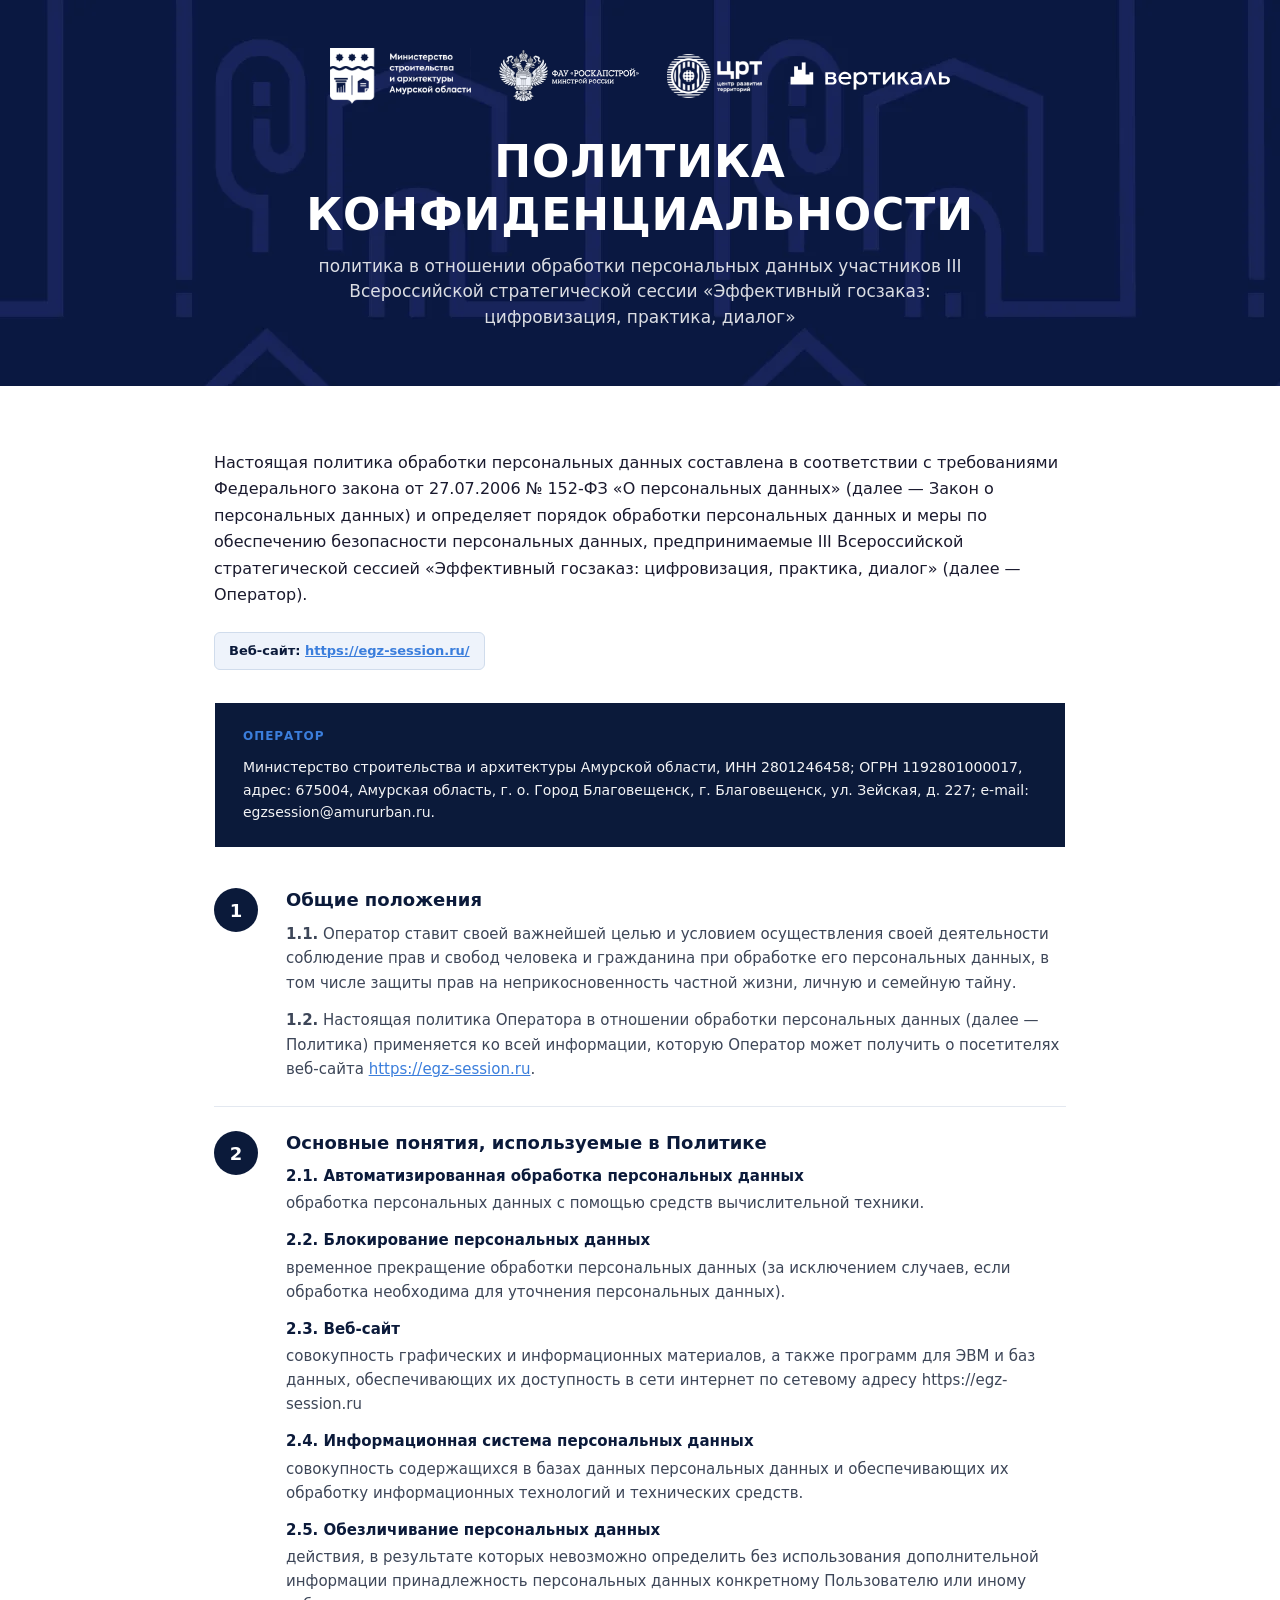
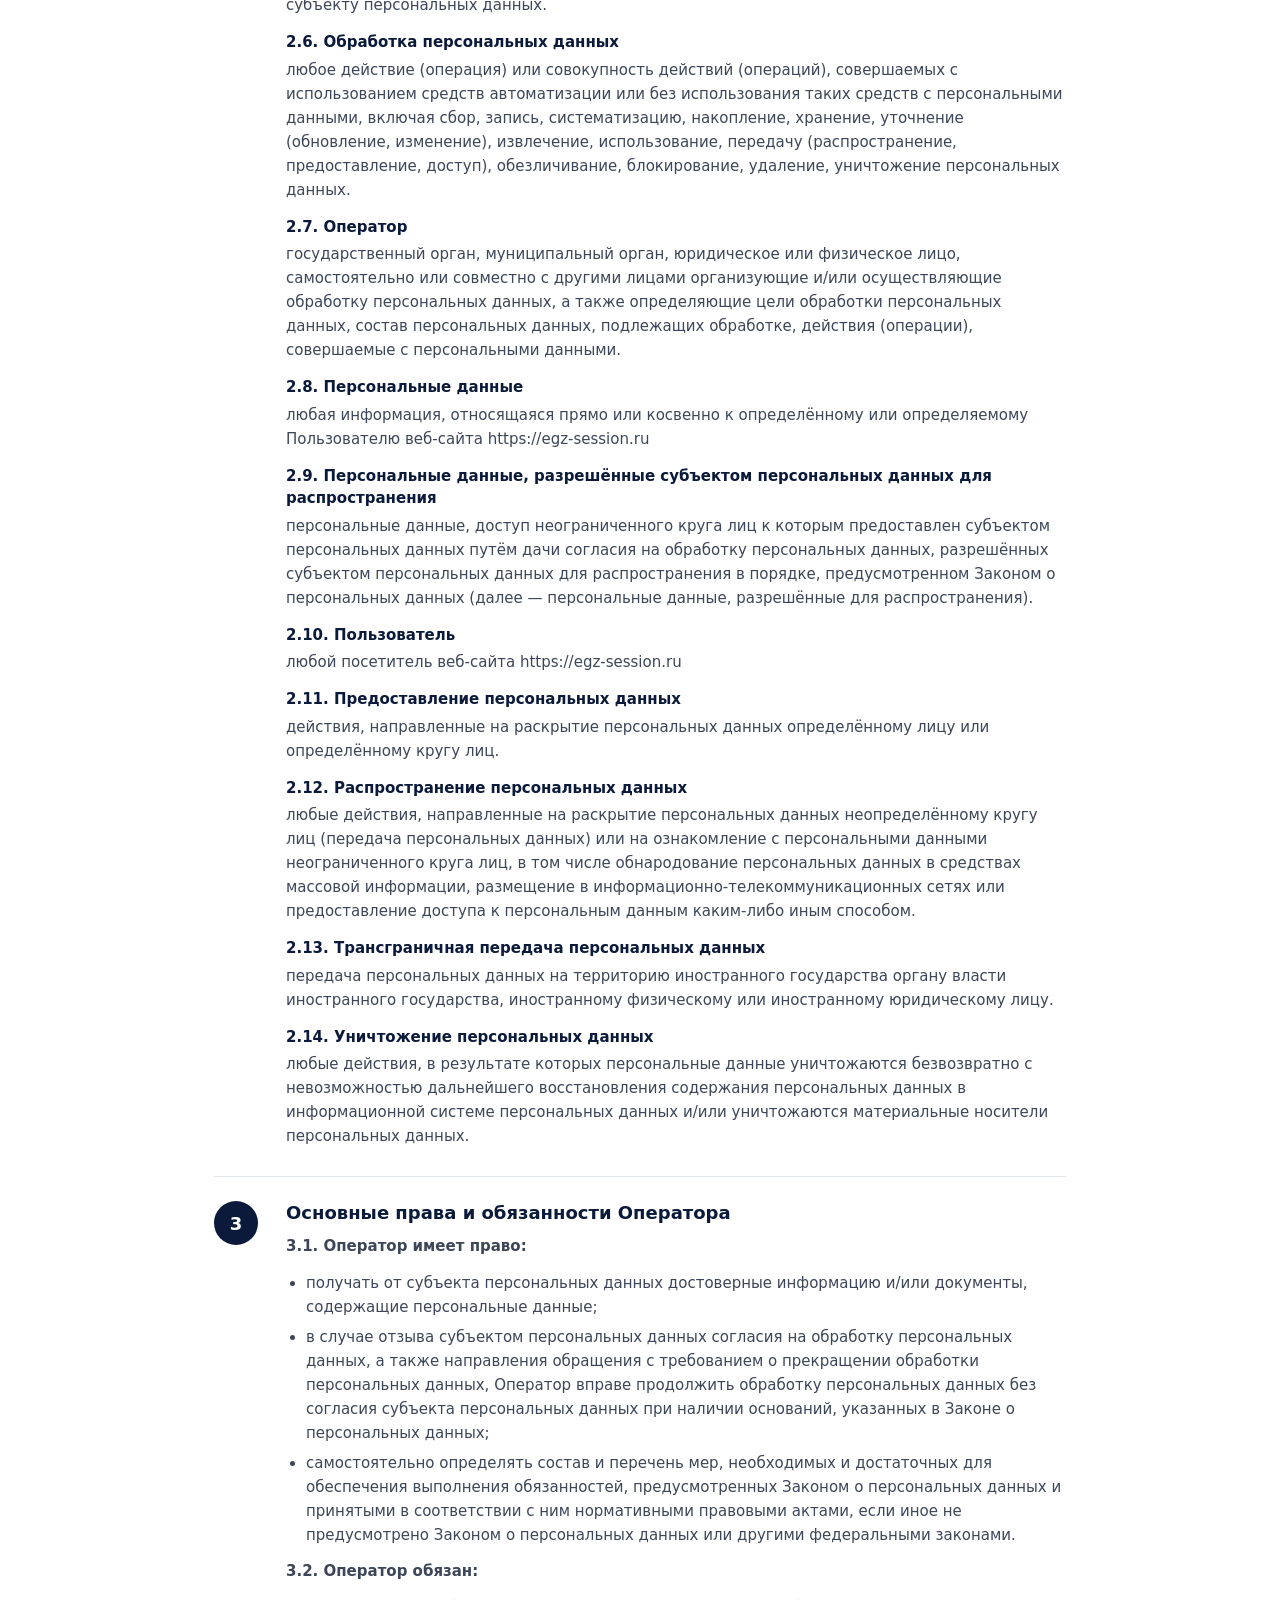
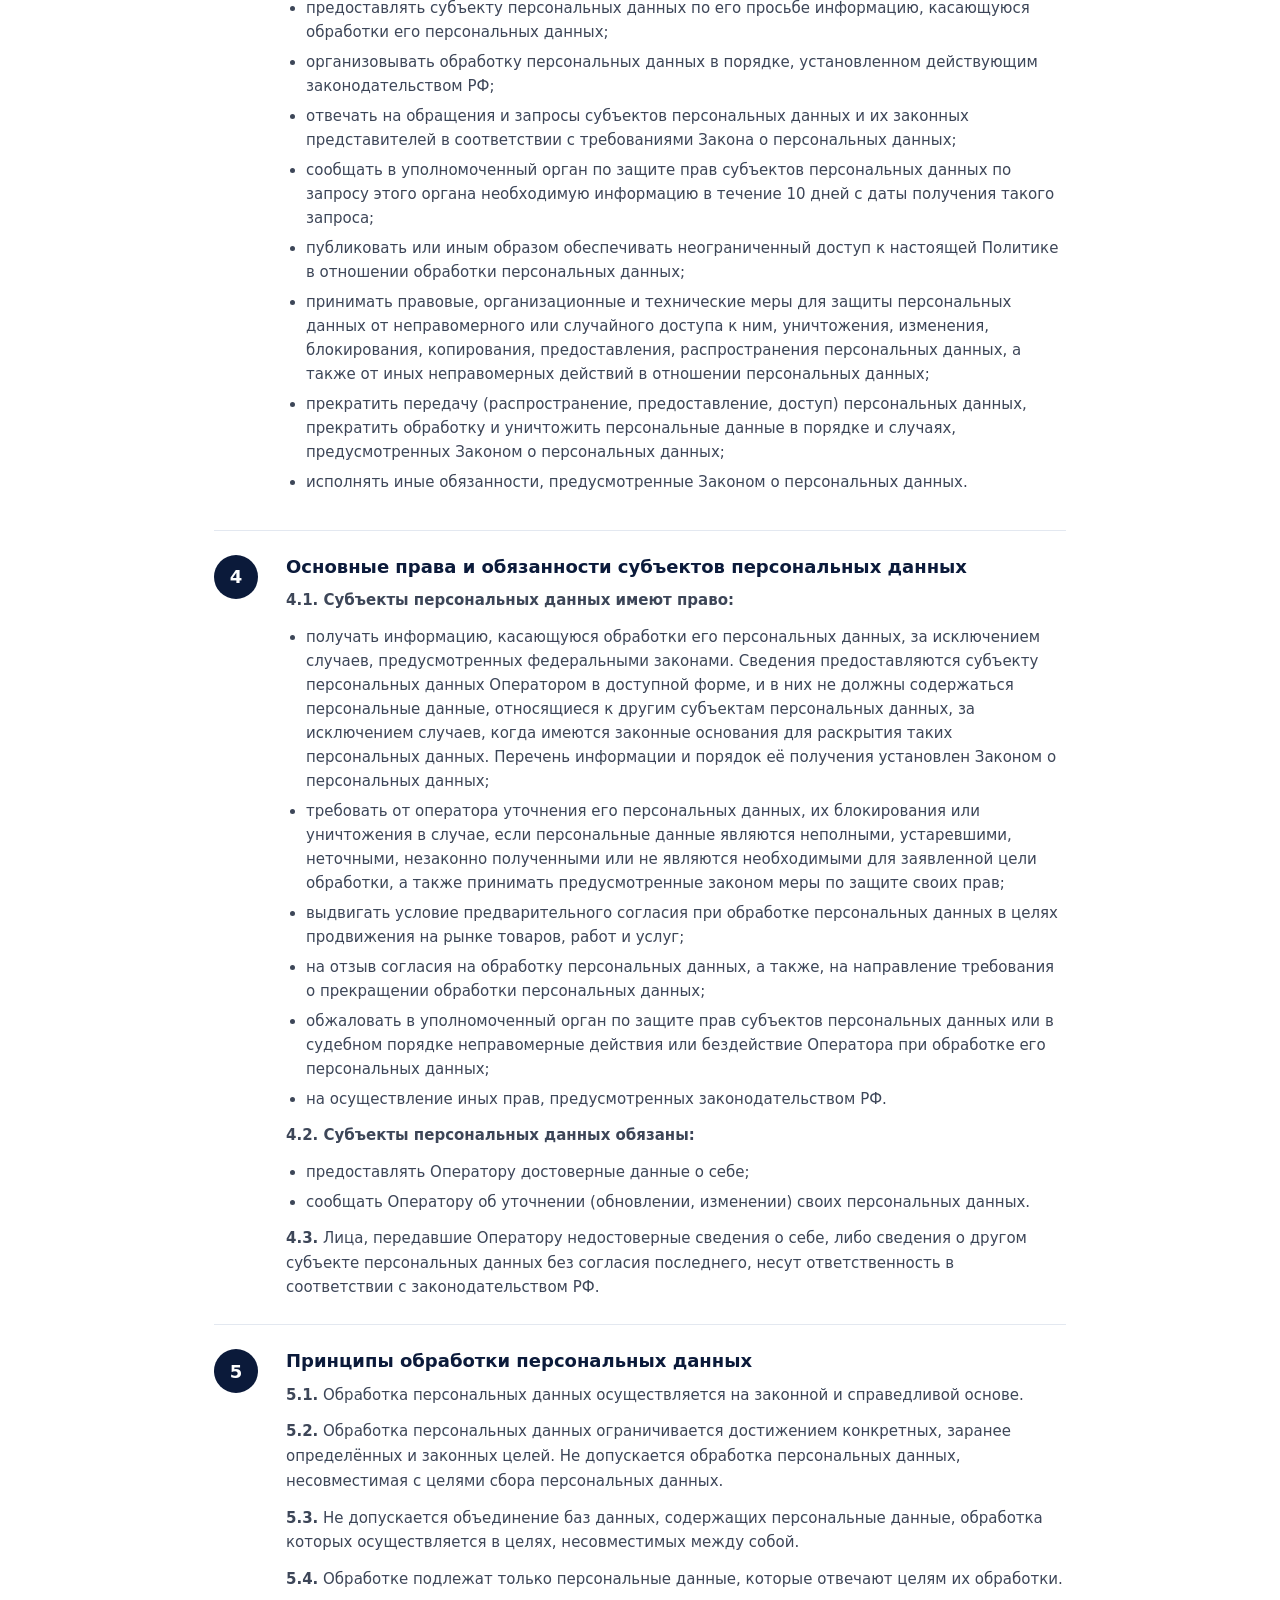
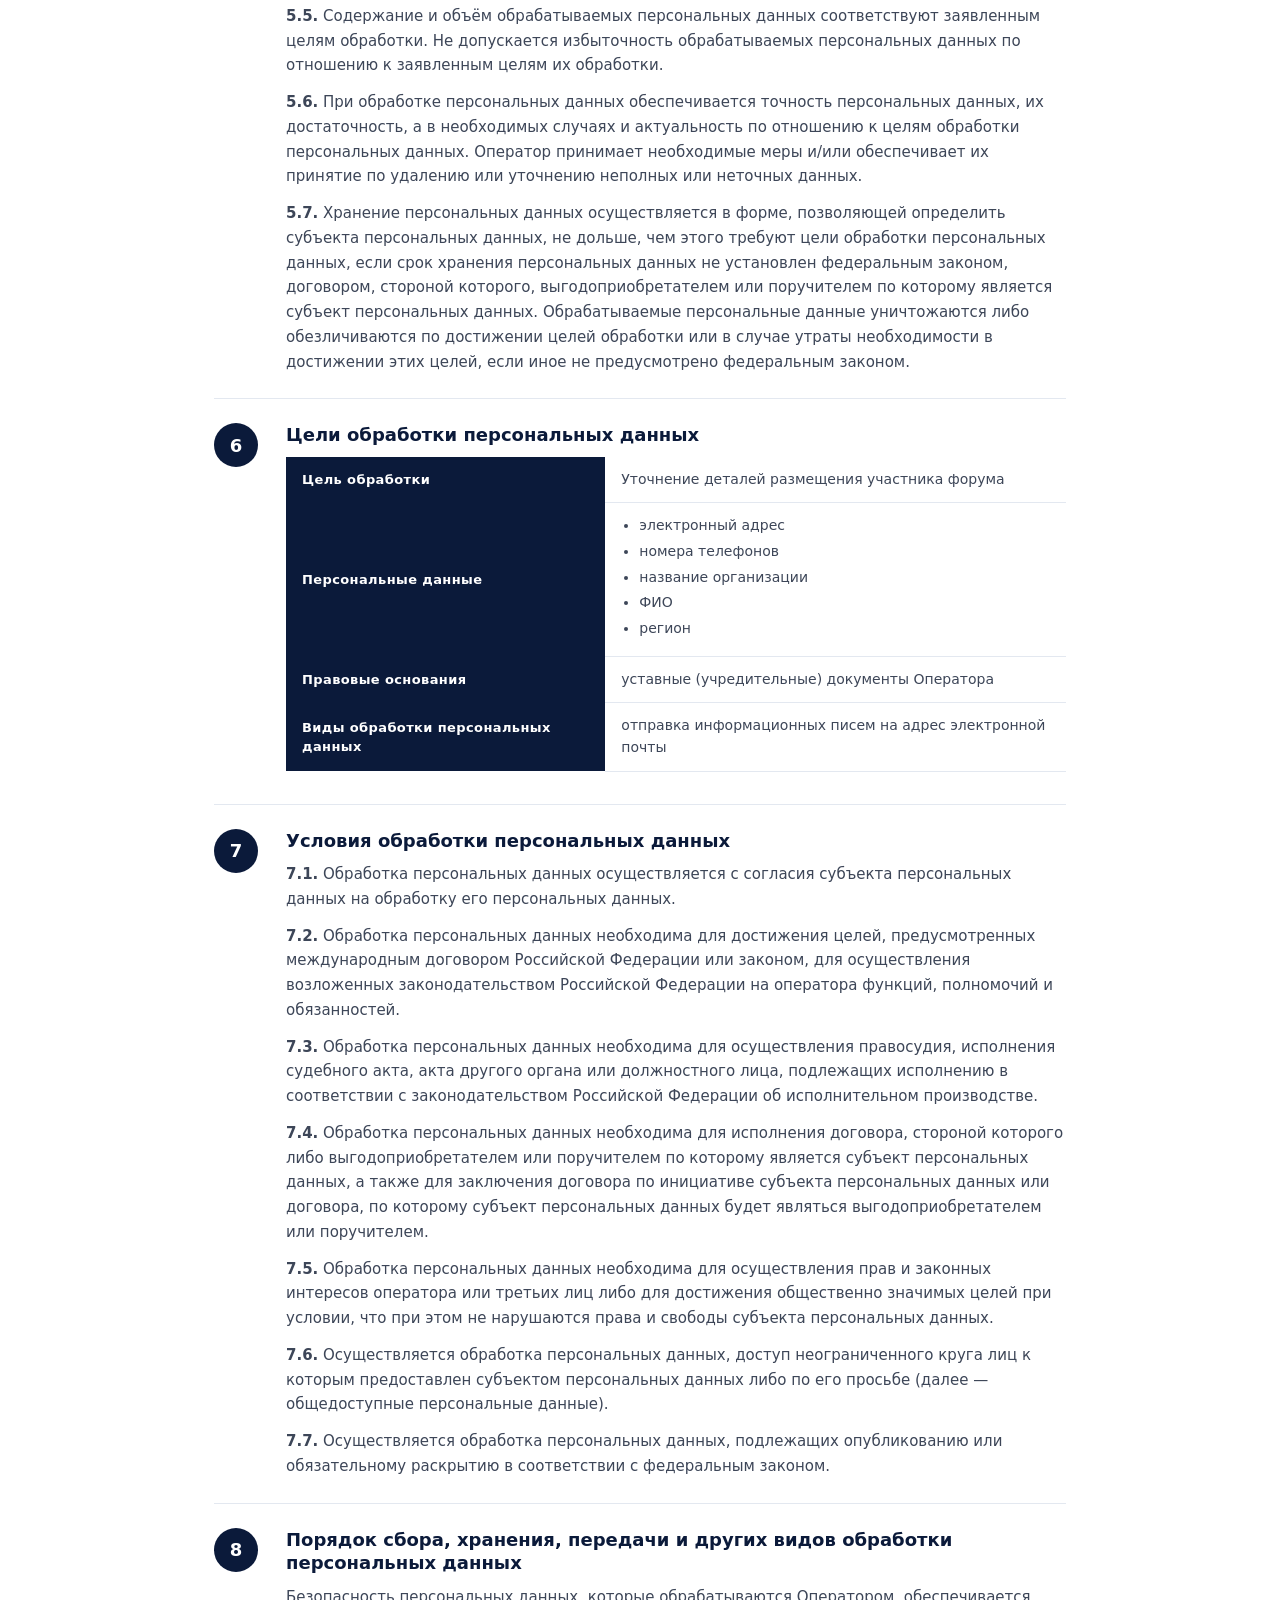
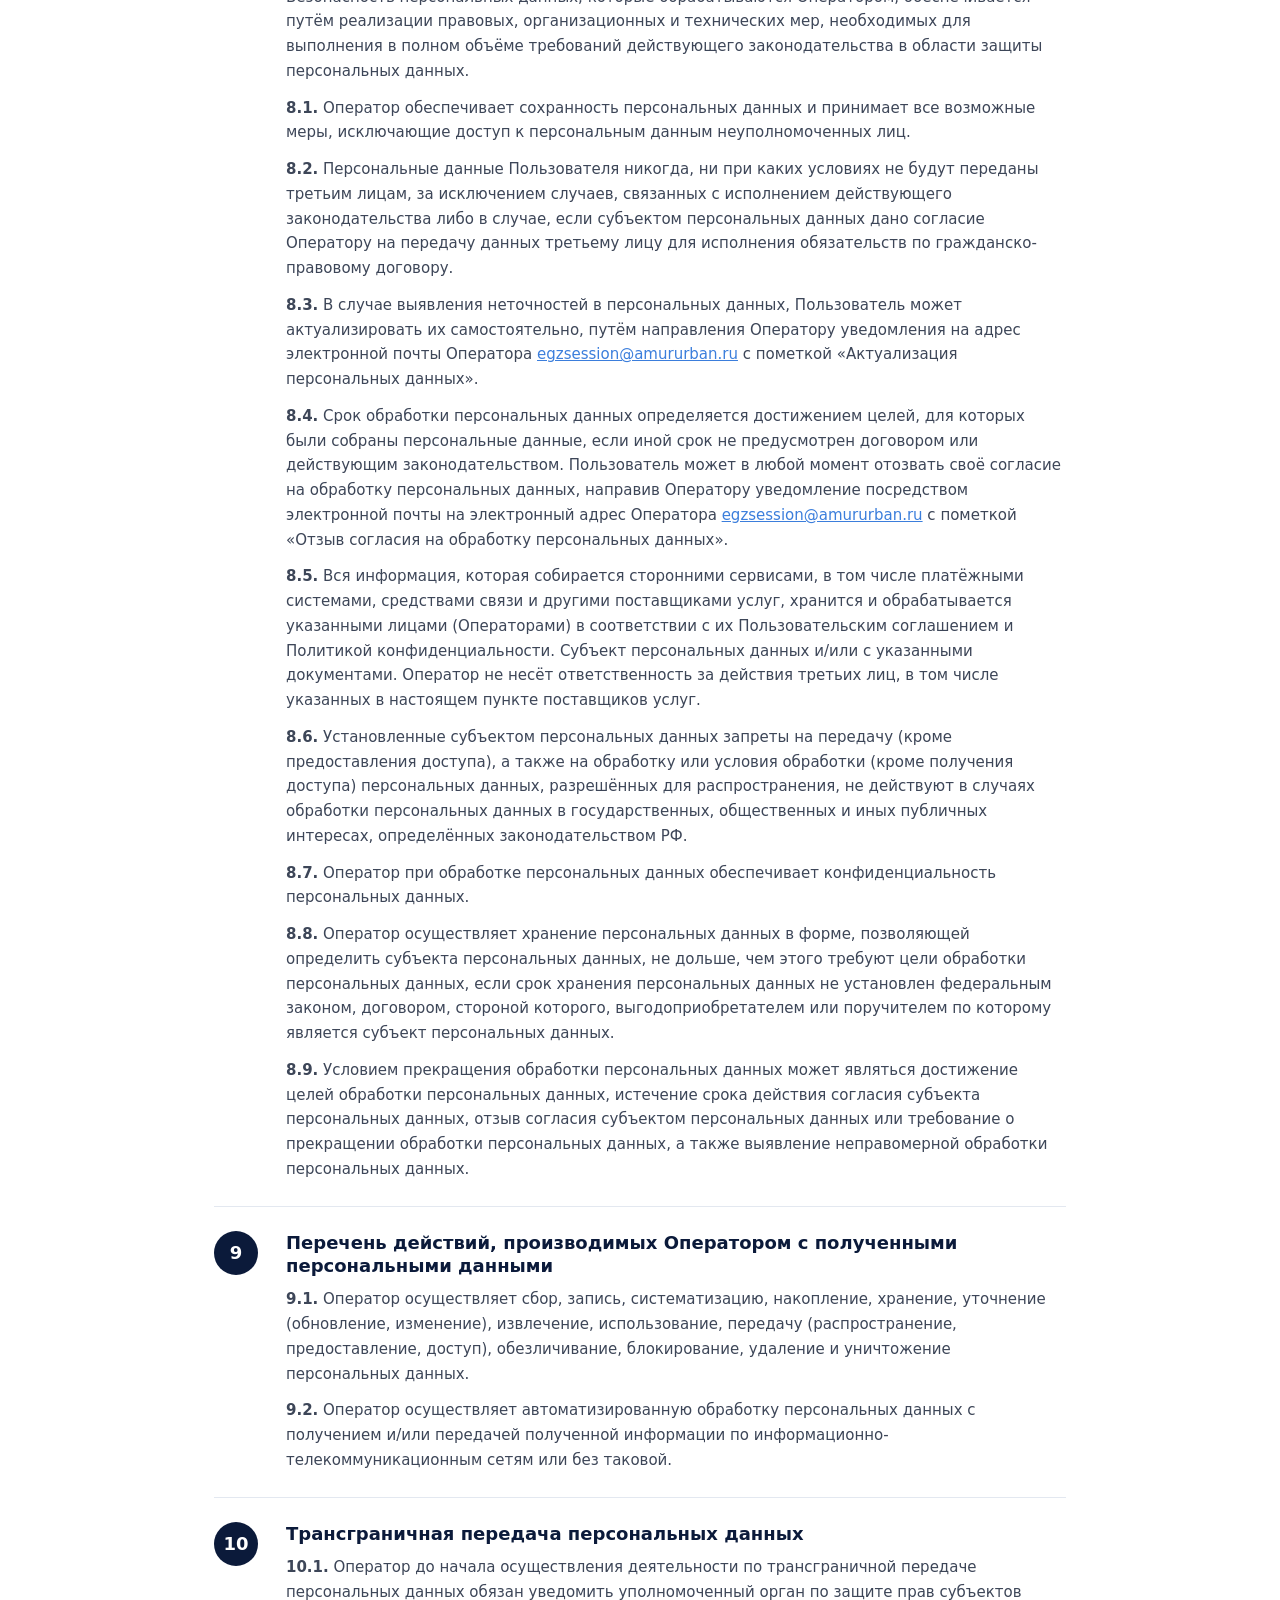
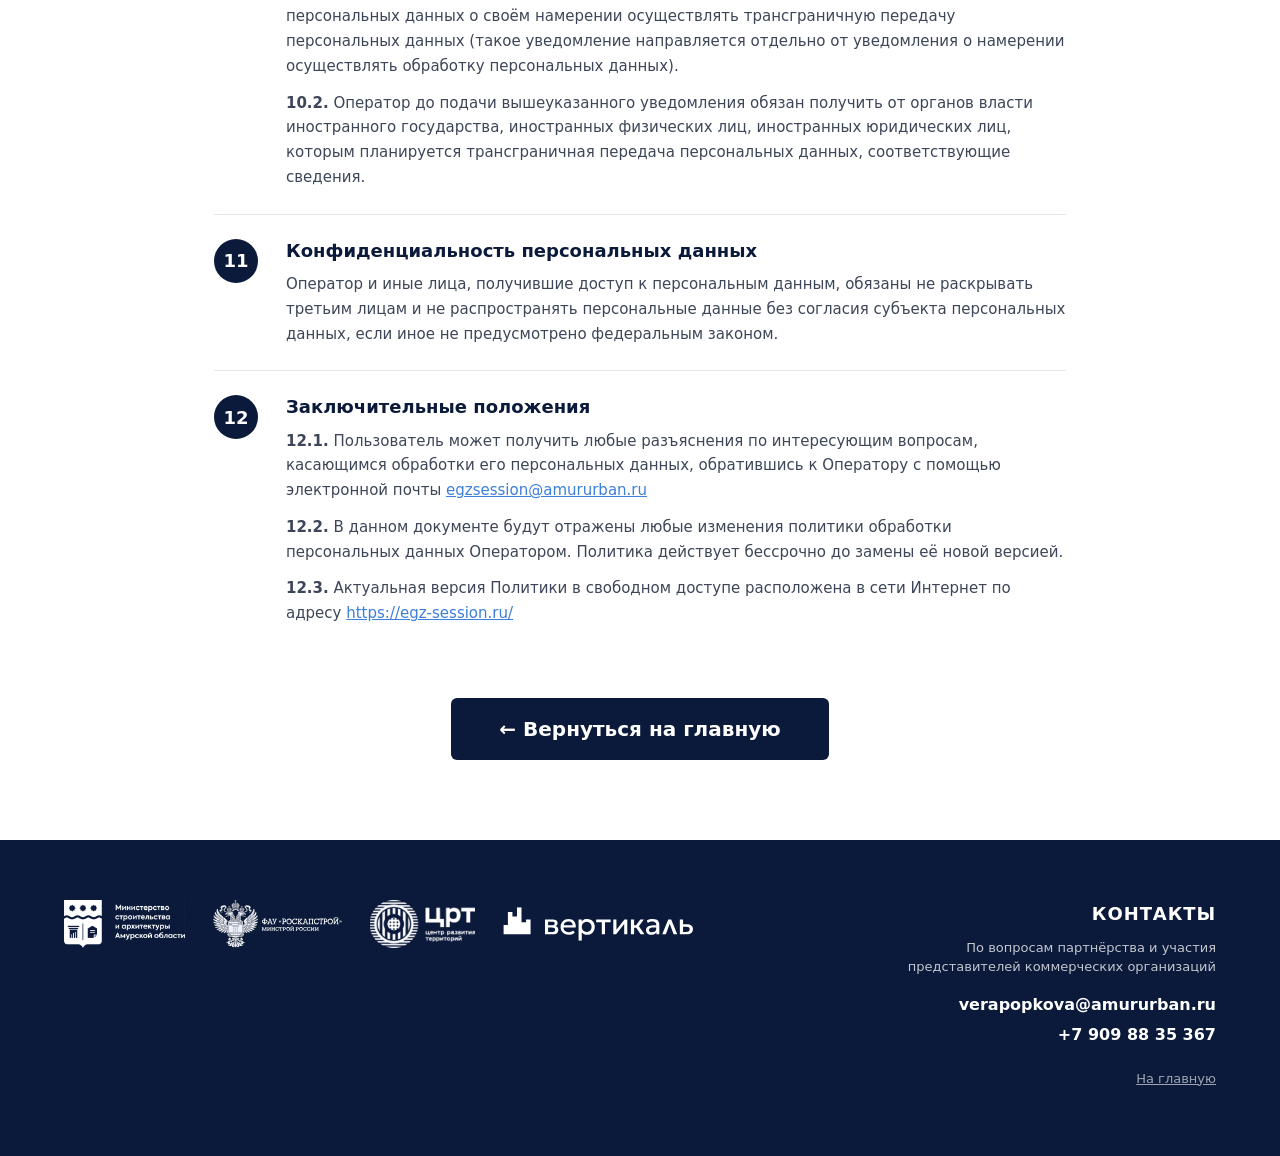
==== confidense.html @ 4c745e5c "+ политика" ====
<!DOCTYPE html>
<html lang="ru">

<head>
  <meta charset="utf-8">
  <meta name="viewport" content="width=device-width, initial-scale=1.0">
  <title>Политика конфиденциальности — Эффективный госзаказ</title>
  <link rel="icon" type="image/svg+xml" href="./img/icon.svg">
  <link rel="alternate icon" href="/favicon.ico">
  <link rel="stylesheet" href="css/style.css">
  <style>
    /* ===== Страница политики (локальные стили в духе проекта) ===== */
    .consent-hero {
      position: relative;
      background: #0B1A3A;
      color: #fff;
      overflow: hidden;
      padding: 48px 0 56px;
    }

    .consent-hero__pattern {
      position: absolute;
      inset: 0;
      z-index: 0;
      pointer-events: none;
      background-image: url('../img/pattern.png');
      background-repeat: repeat;
      background-position: center top;
      opacity: 1;
    }

    .consent-hero .container {
      position: relative;
      z-index: 1;
      display: flex;
      flex-direction: column;
      align-items: center;
      text-align: center;
    }

    .consent-hero__logos {
      display: flex;
      align-items: center;
      justify-content: center;
      gap: 28px;
      flex-wrap: wrap;
      margin-bottom: 32px;
    }

    .consent-hero__logos .logo {
      height: 48px;
      width: auto;
      object-fit: contain;
    }

    .consent-hero__logos .logo--minstroy { height: 56px; }
    .consent-hero__logos .logo--roskap { height: 52px; }
    .consent-hero__logos .logo--crt { height: 44px; }
    .consent-hero__logos .logogo { width: 160px; }

    .consent-hero__title {
      font-size: clamp(24px, 4vw, 44px);
      font-weight: 800;
      letter-spacing: 0.02em;
      line-height: 1.2;
      max-width: 900px;
      margin-bottom: 12px;
    }

    .consent-hero__subtitle {
      font-size: clamp(14px, 1.8vw, 17px);
      opacity: 0.85;
      max-width: 720px;
      line-height: 1.5;
    }

    /* ===== Тело документа ===== */
    .consent {
      padding: 64px 0 80px;
      background: #fff;
    }

    .consent__inner {
      max-width: 900px;
      margin: 0 auto;
    }

    .consent__lead {
      font-size: 16px;
      line-height: 1.65;
      color: #1a1a2e;
      margin-bottom: 24px;
    }

    .consent__lead strong {
      color: #0B1A3A;
    }

    .consent__site {
      display: inline-block;
      font-size: 13px;
      font-weight: 600;
      color: #0B1A3A;
      background: #EEF3FB;
      border: 1px solid #D0DCEC;
      border-radius: 6px;
      padding: 8px 14px;
      margin-bottom: 32px;
    }

    .consent__site a {
      color: #3B7EDC;
      text-decoration: underline;
    }

    /* Карточка оператора */
    .consent-operator {
      background: #0B1A3A;
      color: #fff;
      border: 1px solid #fff;
      padding: 24px 28px;
      margin-bottom: 40px;
      font-size: 14px;
      line-height: 1.6;
    }

    .consent-operator__label {
      font-size: 12px;
      font-weight: 700;
      letter-spacing: 0.08em;
      color: #3B7EDC;
      text-transform: uppercase;
      margin-bottom: 10px;
    }

    .consent-operator p {
      margin: 0;
      opacity: 0.95;
    }

    /* Разделы документа */
    .consent-item {
      display: grid;
      grid-template-columns: 56px 1fr;
      column-gap: 16px;
      padding: 24px 0;
      border-top: 1px solid #E3E8F0;
    }

    .consent-item:first-of-type {
      border-top: none;
      padding-top: 0;
    }

    .consent-item__num {
      width: 44px;
      height: 44px;
      border-radius: 50%;
      background: #0B1A3A;
      color: #fff;
      font-size: 18px;
      font-weight: 800;
      display: flex;
      align-items: center;
      justify-content: center;
      flex-shrink: 0;
    }

    .consent-item__title {
      font-size: 18px;
      font-weight: 700;
      color: #0B1A3A;
      line-height: 1.3;
      margin-bottom: 10px;
    }

    .consent-item__text {
      font-size: 15px;
      line-height: 1.65;
      color: #3d4658;
      margin: 0 0 12px;
    }

    .consent-item__text:last-child {
      margin-bottom: 0;
    }

    .consent-item__text a {
      color: #3B7EDC;
      text-decoration: underline;
    }

    /* Списки внутри разделов */
    .consent-list {
      margin: 0 0 12px;
      padding-left: 20px;
    }

    .consent-list li {
      font-size: 15px;
      line-height: 1.6;
      color: #3d4658;
      list-style: disc;
      margin-bottom: 6px;
    }

    .consent-list li:last-child {
      margin-bottom: 0;
    }

    /* Глоссарий (раздел 2) */
    .glossary dt {
      font-size: 15px;
      font-weight: 700;
      color: #0B1A3A;
      margin-top: 14px;
      margin-bottom: 4px;
    }

    .glossary dt:first-child {
      margin-top: 0;
    }

    .glossary dd {
      font-size: 15px;
      line-height: 1.6;
      color: #3d4658;
      margin: 0 0 4px;
    }

    /* Таблица целей обработки (раздел 6) */
    .policy-table {
      width: 100%;
      border-collapse: collapse;
      font-size: 14px;
      margin-bottom: 8px;
    }

    .policy-table th {
      background: #0B1A3A;
      color: #fff;
      text-align: left;
      padding: 12px 16px;
      font-size: 13px;
      font-weight: 700;
      letter-spacing: 0.03em;
    }

    .policy-table td {
      padding: 12px 16px;
      border-bottom: 1px solid #E3E8F0;
      color: #3d4658;
      line-height: 1.55;
      vertical-align: top;
    }

    .policy-table ul {
      margin: 0;
      padding-left: 18px;
      list-style: disc;
    }

    .policy-table ul li {
      margin-bottom: 4px;
    }

    /* Блок возврата */
    .consent__back {
      text-align: center;
      margin-top: 48px;
    }

    @media (max-width: 600px) {
      .consent {
        padding: 48px 0 64px;
      }

      .consent-item {
        grid-template-columns: 1fr;
        row-gap: 12px;
      }

      .consent-operator {
        padding: 20px;
      }

      .policy-table {
        display: block;
        overflow-x: auto;
      }
    }
  </style>
</head>

<body>
  <!-- ШАПКА -->
  <header class="consent-hero">
    <div class="consent-hero__pattern"></div>
    <div class="container">
      <div class="consent-hero__logos">
        <img src="img/logo1.svg" alt="Министерство строительства и архитектуры Амурской области"
          class="logo logo--minstroy">
        <img src="img/logo2.svg" alt="ФАУ Роскапстрой" class="logo logo--roskap">
        <img src="img/logo3.svg" alt="ЦРТ — Центр развития территорий" class="logo logo--crt">
        <img class="logogo" src="img/logo4.svg" alt="Вертикаль" class="logo logo--crt">
      </div>

      <h1 class="consent-hero__title">ПОЛИТИКА КОНФИДЕНЦИАЛЬНОСТИ</h1>
      <p class="consent-hero__subtitle">политика в отношении обработки персональных данных участников III
        Всероссийской стратегической сессии «Эффективный госзаказ: цифровизация, практика, диалог»</p>
    </div>
  </header>

  <!-- ТЕЛО ДОКУМЕНТА -->
  <main class="consent">
    <div class="container consent__inner">

      <p class="consent__lead">
        Настоящая политика обработки персональных данных составлена в соответствии с требованиями Федерального закона
        от 27.07.2006 №&nbsp;152-ФЗ «О персональных данных» (далее — Закон о персональных данных) и определяет порядок
        обработки персональных данных и меры по обеспечению безопасности персональных данных, предпринимаемые III
        Всероссийской стратегической сессией «Эффективный госзаказ: цифровизация, практика, диалог» (далее — Оператор).
      </p>

      <div class="consent__site">
        Веб-сайт: <a href="https://egz-session.ru/" target="_blank" rel="noopener noreferrer">https://egz-session.ru/</a>
      </div>

      <div class="consent-operator">
        <div class="consent-operator__label">Оператор</div>
        <p>Министерство строительства и архитектуры Амурской области, ИНН 2801246458; ОГРН 1192801000017, адрес:
          675004, Амурская область, г.&nbsp;о. Город Благовещенск, г.&nbsp;Благовещенск, ул.&nbsp;Зейская, д.&nbsp;227;
          e-mail: egzsession@amururban.ru.</p>
      </div>

      <!-- 1 -->
      <article class="consent-item">
        <div class="consent-item__num">1</div>
        <div>
          <h2 class="consent-item__title">Общие положения</h2>
          <p class="consent-item__text"><strong>1.1.</strong> Оператор ставит своей важнейшей целью и условием
            осуществления своей деятельности соблюдение прав и свобод человека и гражданина при обработке его
            персональных данных, в том числе защиты прав на неприкосновенность частной жизни, личную и семейную тайну.
          </p>
          <p class="consent-item__text"><strong>1.2.</strong> Настоящая политика Оператора в отношении обработки
            персональных данных (далее — Политика) применяется ко всей информации, которую Оператор может получить о
            посетителях веб-сайта <a href="https://egz-session.ru/" target="_blank" rel="noopener noreferrer">https://egz-session.ru</a>.</p>
        </div>
      </article>

      <!-- 2 -->
      <article class="consent-item">
        <div class="consent-item__num">2</div>
        <div>
          <h2 class="consent-item__title">Основные понятия, используемые в Политике</h2>
          <dl class="glossary">
            <dt>2.1. Автоматизированная обработка персональных данных</dt>
            <dd>обработка персональных данных с помощью средств вычислительной техники.</dd>

            <dt>2.2. Блокирование персональных данных</dt>
            <dd>временное прекращение обработки персональных данных (за исключением случаев, если обработка необходима
              для уточнения персональных данных).</dd>

            <dt>2.3. Веб-сайт</dt>
            <dd>совокупность графических и информационных материалов, а также программ для ЭВМ и баз данных,
              обеспечивающих их доступность в сети интернет по сетевому адресу
              <a href="https://egz-session.ru/" target="_blank" rel="noopener noreferrer">https://egz-session.ru</a></dd>

            <dt>2.4. Информационная система персональных данных</dt>
            <dd>совокупность содержащихся в базах данных персональных данных и обеспечивающих их обработку
              информационных технологий и технических средств.</dd>

            <dt>2.5. Обезличивание персональных данных</dt>
            <dd>действия, в результате которых невозможно определить без использования дополнительной информации
              принадлежность персональных данных конкретному Пользователю или иному субъекту персональных данных.</dd>

            <dt>2.6. Обработка персональных данных</dt>
            <dd>любое действие (операция) или совокупность действий (операций), совершаемых с использованием средств
              автоматизации или без использования таких средств с персональными данными, включая сбор, запись,
              систематизацию, накопление, хранение, уточнение (обновление, изменение), извлечение, использование,
              передачу (распространение, предоставление, доступ), обезличивание, блокирование, удаление, уничтожение
              персональных данных.</dd>

            <dt>2.7. Оператор</dt>
            <dd>государственный орган, муниципальный орган, юридическое или физическое лицо, самостоятельно или
              совместно с другими лицами организующие и/или осуществляющие обработку персональных данных, а также
              определяющие цели обработки персональных данных, состав персональных данных, подлежащих обработке,
              действия (операции), совершаемые с персональными данными.</dd>

            <dt>2.8. Персональные данные</dt>
            <dd>любая информация, относящаяся прямо или косвенно к определённому или определяемому Пользователю
              веб-сайта <a href="https://egz-session.ru/" target="_blank" rel="noopener noreferrer">https://egz-session.ru</a></dd>

            <dt>2.9. Персональные данные, разрешённые субъектом персональных данных для распространения</dt>
            <dd>персональные данные, доступ неограниченного круга лиц к которым предоставлен субъектом персональных
              данных путём дачи согласия на обработку персональных данных, разрешённых субъектом персональных данных для
              распространения в порядке, предусмотренном Законом о персональных данных (далее — персональные данные,
              разрешённые для распространения).</dd>

            <dt>2.10. Пользователь</dt>
            <dd>любой посетитель веб-сайта
              <a href="https://egz-session.ru/" target="_blank" rel="noopener noreferrer">https://egz-session.ru</a></dd>

            <dt>2.11. Предоставление персональных данных</dt>
            <dd>действия, направленные на раскрытие персональных данных определённому лицу или определённому кругу
              лиц.</dd>

            <dt>2.12. Распространение персональных данных</dt>
            <dd>любые действия, направленные на раскрытие персональных данных неопределённому кругу лиц (передача
              персональных данных) или на ознакомление с персональными данными неограниченного круга лиц, в том числе
              обнародование персональных данных в средствах массовой информации, размещение в
              информационно-телекоммуникационных сетях или предоставление доступа к персональным данным каким-либо иным
              способом.</dd>

            <dt>2.13. Трансграничная передача персональных данных</dt>
            <dd>передача персональных данных на территорию иностранного государства органу власти иностранного
              государства, иностранному физическому или иностранному юридическому лицу.</dd>

            <dt>2.14. Уничтожение персональных данных</dt>
            <dd>любые действия, в результате которых персональные данные уничтожаются безвозвратно с невозможностью
              дальнейшего восстановления содержания персональных данных в информационной системе персональных данных
              и/или уничтожаются материальные носители персональных данных.</dd>
          </dl>
        </div>
      </article>

      <!-- 3 -->
      <article class="consent-item">
        <div class="consent-item__num">3</div>
        <div>
          <h2 class="consent-item__title">Основные права и обязанности Оператора</h2>
          <p class="consent-item__text"><strong>3.1. Оператор имеет право:</strong></p>
          <ul class="consent-list">
            <li>получать от субъекта персональных данных достоверные информацию и/или документы, содержащие персональные
              данные;</li>
            <li>в случае отзыва субъектом персональных данных согласия на обработку персональных данных, а также
              направления обращения с требованием о прекращении обработки персональных данных, Оператор вправе
              продолжить обработку персональных данных без согласия субъекта персональных данных при наличии оснований,
              указанных в Законе о персональных данных;</li>
            <li>самостоятельно определять состав и перечень мер, необходимых и достаточных для обеспечения выполнения
              обязанностей, предусмотренных Законом о персональных данных и принятыми в соответствии с ним нормативными
              правовыми актами, если иное не предусмотрено Законом о персональных данных или другими федеральными
              законами.</li>
          </ul>
          <p class="consent-item__text"><strong>3.2. Оператор обязан:</strong></p>
          <ul class="consent-list">
            <li>предоставлять субъекту персональных данных по его просьбе информацию, касающуюся обработки его
              персональных данных;</li>
            <li>организовывать обработку персональных данных в порядке, установленном действующим законодательством
              РФ;</li>
            <li>отвечать на обращения и запросы субъектов персональных данных и их законных представителей в
              соответствии с требованиями Закона о персональных данных;</li>
            <li>сообщать в уполномоченный орган по защите прав субъектов персональных данных по запросу этого органа
              необходимую информацию в течение 10 дней с даты получения такого запроса;</li>
            <li>публиковать или иным образом обеспечивать неограниченный доступ к настоящей Политике в отношении
              обработки персональных данных;</li>
            <li>принимать правовые, организационные и технические меры для защиты персональных данных от неправомерного
              или случайного доступа к ним, уничтожения, изменения, блокирования, копирования, предоставления,
              распространения персональных данных, а также от иных неправомерных действий в отношении персональных
              данных;</li>
            <li>прекратить передачу (распространение, предоставление, доступ) персональных данных, прекратить обработку
              и уничтожить персональные данные в порядке и случаях, предусмотренных Законом о персональных данных;</li>
            <li>исполнять иные обязанности, предусмотренные Законом о персональных данных.</li>
          </ul>
        </div>
      </article>

      <!-- 4 -->
      <article class="consent-item">
        <div class="consent-item__num">4</div>
        <div>
          <h2 class="consent-item__title">Основные права и обязанности субъектов персональных данных</h2>
          <p class="consent-item__text"><strong>4.1. Субъекты персональных данных имеют право:</strong></p>
          <ul class="consent-list">
            <li>получать информацию, касающуюся обработки его персональных данных, за исключением случаев,
              предусмотренных федеральными законами. Сведения предоставляются субъекту персональных данных Оператором в
              доступной форме, и в них не должны содержаться персональные данные, относящиеся к другим субъектам
              персональных данных, за исключением случаев, когда имеются законные основания для раскрытия таких
              персональных данных. Перечень информации и порядок её получения установлен Законом о персональных
              данных;</li>
            <li>требовать от оператора уточнения его персональных данных, их блокирования или уничтожения в случае, если
              персональные данные являются неполными, устаревшими, неточными, незаконно полученными или не являются
              необходимыми для заявленной цели обработки, а также принимать предусмотренные законом меры по защите своих
              прав;</li>
            <li>выдвигать условие предварительного согласия при обработке персональных данных в целях продвижения на
              рынке товаров, работ и услуг;</li>
            <li>на отзыв согласия на обработку персональных данных, а также, на направление требования о прекращении
              обработки персональных данных;</li>
            <li>обжаловать в уполномоченный орган по защите прав субъектов персональных данных или в судебном порядке
              неправомерные действия или бездействие Оператора при обработке его персональных данных;</li>
            <li>на осуществление иных прав, предусмотренных законодательством РФ.</li>
          </ul>
          <p class="consent-item__text"><strong>4.2. Субъекты персональных данных обязаны:</strong></p>
          <ul class="consent-list">
            <li>предоставлять Оператору достоверные данные о себе;</li>
            <li>сообщать Оператору об уточнении (обновлении, изменении) своих персональных данных.</li>
          </ul>
          <p class="consent-item__text"><strong>4.3.</strong> Лица, передавшие Оператору недостоверные сведения о себе,
            либо сведения о другом субъекте персональных данных без согласия последнего, несут ответственность в
            соответствии с законодательством РФ.</p>
        </div>
      </article>

      <!-- 5 -->
      <article class="consent-item">
        <div class="consent-item__num">5</div>
        <div>
          <h2 class="consent-item__title">Принципы обработки персональных данных</h2>
          <p class="consent-item__text"><strong>5.1.</strong> Обработка персональных данных осуществляется на законной
            и справедливой основе.</p>
          <p class="consent-item__text"><strong>5.2.</strong> Обработка персональных данных ограничивается
            достижением конкретных, заранее определённых и законных целей. Не допускается обработка персональных
            данных, несовместимая с целями сбора персональных данных.</p>
          <p class="consent-item__text"><strong>5.3.</strong> Не допускается объединение баз данных, содержащих
            персональные данные, обработка которых осуществляется в целях, несовместимых между собой.</p>
          <p class="consent-item__text"><strong>5.4.</strong> Обработке подлежат только персональные данные, которые
            отвечают целям их обработки.</p>
          <p class="consent-item__text"><strong>5.5.</strong> Содержание и объём обрабатываемых персональных данных
            соответствуют заявленным целям обработки. Не допускается избыточность обрабатываемых персональных данных по
            отношению к заявленным целям их обработки.</p>
          <p class="consent-item__text"><strong>5.6.</strong> При обработке персональных данных обеспечивается точность
            персональных данных, их достаточность, а в необходимых случаях и актуальность по отношению к целям обработки
            персональных данных. Оператор принимает необходимые меры и/или обеспечивает их принятие по удалению или
            уточнению неполных или неточных данных.</p>
          <p class="consent-item__text"><strong>5.7.</strong> Хранение персональных данных осуществляется в форме,
            позволяющей определить субъекта персональных данных, не дольше, чем этого требуют цели обработки
            персональных данных, если срок хранения персональных данных не установлен федеральным законом, договором,
            стороной которого, выгодоприобретателем или поручителем по которому является субъект персональных данных.
            Обрабатываемые персональные данные уничтожаются либо обезличиваются по достижении целей обработки или в
            случае утраты необходимости в достижении этих целей, если иное не предусмотрено федеральным законом.</p>
        </div>
      </article>

      <!-- 6 -->
      <article class="consent-item">
        <div class="consent-item__num">6</div>
        <div>
          <h2 class="consent-item__title">Цели обработки персональных данных</h2>
          <table class="policy-table">
            <tr>
              <th>Цель обработки</th>
              <td>Уточнение деталей размещения участника форума</td>
            </tr>
            <tr>
              <th>Персональные данные</th>
              <td>
                <ul>
                  <li>электронный адрес</li>
                  <li>номера телефонов</li>
                  <li>название организации</li>
                  <li>ФИО</li>
                  <li>регион</li>
                </ul>
              </td>
            </tr>
            <tr>
              <th>Правовые основания</th>
              <td>уставные (учредительные) документы Оператора</td>
            </tr>
            <tr>
              <th>Виды обработки персональных данных</th>
              <td>отправка информационных писем на адрес электронной почты</td>
            </tr>
          </table>
        </div>
      </article>

      <!-- 7 -->
      <article class="consent-item">
        <div class="consent-item__num">7</div>
        <div>
          <h2 class="consent-item__title">Условия обработки персональных данных</h2>
          <p class="consent-item__text"><strong>7.1.</strong> Обработка персональных данных осуществляется с согласия
            субъекта персональных данных на обработку его персональных данных.</p>
          <p class="consent-item__text"><strong>7.2.</strong> Обработка персональных данных необходима для достижения
            целей, предусмотренных международным договором Российской Федерации или законом, для осуществления
            возложенных законодательством Российской Федерации на оператора функций, полномочий и обязанностей.</p>
          <p class="consent-item__text"><strong>7.3.</strong> Обработка персональных данных необходима для
            осуществления правосудия, исполнения судебного акта, акта другого органа или должностного лица, подлежащих
            исполнению в соответствии с законодательством Российской Федерации об исполнительном производстве.</p>
          <p class="consent-item__text"><strong>7.4.</strong> Обработка персональных данных необходима для исполнения
            договора, стороной которого либо выгодоприобретателем или поручителем по которому является субъект
            персональных данных, а также для заключения договора по инициативе субъекта персональных данных или
            договора, по которому субъект персональных данных будет являться выгодоприобретателем или поручителем.</p>
          <p class="consent-item__text"><strong>7.5.</strong> Обработка персональных данных необходима для
            осуществления прав и законных интересов оператора или третьих лиц либо для достижения общественно значимых
            целей при условии, что при этом не нарушаются права и свободы субъекта персональных данных.</p>
          <p class="consent-item__text"><strong>7.6.</strong> Осуществляется обработка персональных данных, доступ
            неограниченного круга лиц к которым предоставлен субъектом персональных данных либо по его просьбе
            (далее — общедоступные персональные данные).</p>
          <p class="consent-item__text"><strong>7.7.</strong> Осуществляется обработка персональных данных, подлежащих
            опубликованию или обязательному раскрытию в соответствии с федеральным законом.</p>
        </div>
      </article>

      <!-- 8 -->
      <article class="consent-item">
        <div class="consent-item__num">8</div>
        <div>
          <h2 class="consent-item__title">Порядок сбора, хранения, передачи и других видов обработки персональных
            данных</h2>
          <p class="consent-item__text">Безопасность персональных данных, которые обрабатываются Оператором,
            обеспечивается путём реализации правовых, организационных и технических мер, необходимых для выполнения в
            полном объёме требований действующего законодательства в области защиты персональных данных.</p>
          <p class="consent-item__text"><strong>8.1.</strong> Оператор обеспечивает сохранность персональных данных и
            принимает все возможные меры, исключающие доступ к персональным данным неуполномоченных лиц.</p>
          <p class="consent-item__text"><strong>8.2.</strong> Персональные данные Пользователя никогда, ни при каких
            условиях не будут переданы третьим лицам, за исключением случаев, связанных с исполнением действующего
            законодательства либо в случае, если субъектом персональных данных дано согласие Оператору на передачу
            данных третьему лицу для исполнения обязательств по гражданско-правовому договору.</p>
          <p class="consent-item__text"><strong>8.3.</strong> В случае выявления неточностей в персональных данных,
            Пользователь может актуализировать их самостоятельно, путём направления Оператору уведомления на адрес
            электронной почты Оператора <a href="mailto:egzsession@amururban.ru">egzsession@amururban.ru</a> с пометкой
            «Актуализация персональных данных».</p>
          <p class="consent-item__text"><strong>8.4.</strong> Срок обработки персональных данных определяется
            достижением целей, для которых были собраны персональные данные, если иной срок не предусмотрен договором
            или действующим законодательством. Пользователь может в любой момент отозвать своё согласие на обработку
            персональных данных, направив Оператору уведомление посредством электронной почты на электронный адрес
            Оператора <a href="mailto:egzsession@amururban.ru">egzsession@amururban.ru</a> с пометкой «Отзыв согласия на
            обработку персональных данных».</p>
          <p class="consent-item__text"><strong>8.5.</strong> Вся информация, которая собирается сторонними сервисами,
            в том числе платёжными системами, средствами связи и другими поставщиками услуг, хранится и обрабатывается
            указанными лицами (Операторами) в соответствии с их Пользовательским соглашением и Политикой
            конфиденциальности. Субъект персональных данных и/или с указанными документами. Оператор не несёт
            ответственность за действия третьих лиц, в том числе указанных в настоящем пункте поставщиков услуг.</p>
          <p class="consent-item__text"><strong>8.6.</strong> Установленные субъектом персональных данных запреты на
            передачу (кроме предоставления доступа), а также на обработку или условия обработки (кроме получения
            доступа) персональных данных, разрешённых для распространения, не действуют в случаях обработки
            персональных данных в государственных, общественных и иных публичных интересах, определённых
            законодательством РФ.</p>
          <p class="consent-item__text"><strong>8.7.</strong> Оператор при обработке персональных данных обеспечивает
            конфиденциальность персональных данных.</p>
          <p class="consent-item__text"><strong>8.8.</strong> Оператор осуществляет хранение персональных данных в
            форме, позволяющей определить субъекта персональных данных, не дольше, чем этого требуют цели обработки
            персональных данных, если срок хранения персональных данных не установлен федеральным законом, договором,
            стороной которого, выгодоприобретателем или поручителем по которому является субъект персональных данных.
          </p>
          <p class="consent-item__text"><strong>8.9.</strong> Условием прекращения обработки персональных данных может
            являться достижение целей обработки персональных данных, истечение срока действия согласия субъекта
            персональных данных, отзыв согласия субъектом персональных данных или требование о прекращении обработки
            персональных данных, а также выявление неправомерной обработки персональных данных.</p>
        </div>
      </article>

      <!-- 9 -->
      <article class="consent-item">
        <div class="consent-item__num">9</div>
        <div>
          <h2 class="consent-item__title">Перечень действий, производимых Оператором с полученными персональными
            данными</h2>
          <p class="consent-item__text"><strong>9.1.</strong> Оператор осуществляет сбор, запись, систематизацию,
            накопление, хранение, уточнение (обновление, изменение), извлечение, использование, передачу
            (распространение, предоставление, доступ), обезличивание, блокирование, удаление и уничтожение
            персональных данных.</p>
          <p class="consent-item__text"><strong>9.2.</strong> Оператор осуществляет автоматизированную обработку
            персональных данных с получением и/или передачей полученной информации по информационно-телекоммуникационным
            сетям или без таковой.</p>
        </div>
      </article>

      <!-- 10 -->
      <article class="consent-item">
        <div class="consent-item__num">10</div>
        <div>
          <h2 class="consent-item__title">Трансграничная передача персональных данных</h2>
          <p class="consent-item__text"><strong>10.1.</strong> Оператор до начала осуществления деятельности по
            трансграничной передаче персональных данных обязан уведомить уполномоченный орган по защите прав субъектов
            персональных данных о своём намерении осуществлять трансграничную передачу персональных данных (такое
            уведомление направляется отдельно от уведомления о намерении осуществлять обработку персональных данных).
          </p>
          <p class="consent-item__text"><strong>10.2.</strong> Оператор до подачи вышеуказанного уведомления обязан
            получить от органов власти иностранного государства, иностранных физических лиц, иностранных юридических
            лиц, которым планируется трансграничная передача персональных данных, соответствующие сведения.</p>
        </div>
      </article>

      <!-- 11 -->
      <article class="consent-item">
        <div class="consent-item__num">11</div>
        <div>
          <h2 class="consent-item__title">Конфиденциальность персональных данных</h2>
          <p class="consent-item__text">Оператор и иные лица, получившие доступ к персональным данным, обязаны не
            раскрывать третьим лицам и не распространять персональные данные без согласия субъекта персональных данных,
            если иное не предусмотрено федеральным законом.</p>
        </div>
      </article>

      <!-- 12 -->
      <article class="consent-item">
        <div class="consent-item__num">12</div>
        <div>
          <h2 class="consent-item__title">Заключительные положения</h2>
          <p class="consent-item__text"><strong>12.1.</strong> Пользователь может получить любые разъяснения по
            интересующим вопросам, касающимся обработки его персональных данных, обратившись к Оператору с помощью
            электронной почты <a href="mailto:egzsession@amururban.ru">egzsession@amururban.ru</a></p>
          <p class="consent-item__text"><strong>12.2.</strong> В данном документе будут отражены любые изменения
            политики обработки персональных данных Оператором. Политика действует бессрочно до замены её новой версией.
          </p>
          <p class="consent-item__text"><strong>12.3.</strong> Актуальная версия Политики в свободном доступе расположена
            в сети Интернет по адресу
            <a href="https://egz-session.ru/" target="_blank" rel="noopener noreferrer">https://egz-session.ru/</a></p>
        </div>
      </article>

      <div class="consent__back">
        <a href="index.html" class="btn btn--primary">← Вернуться на главную</a>
      </div>

    </div>
  </main>

  <!-- ПОДВАЛ -->
  <footer class="footer">
    <div class="container footer__inner">
      <div class="footer__logos">
        <img src="img/logo1.svg" alt="Министерство строительства" class="logo">
        <img src="img/logo2.svg" alt="Роскапстрой" class="logo">
        <img src="img/logo3.svg" alt="ЦРТ" class="logo">
        <img class="logogo" src="img/logo4.svg" alt="Вертикаль" class="logo logo--crt">
      </div>
      <div class="footer__contacts">
        <h3 class="footer__title">КОНТАКТЫ</h3>
        <p class="footer__text">По вопросам партнёрства и участия<br>представителей коммерческих организаций</p>
        <a href="mailto:verapopkova@amururban.ru" class="footer__email">verapopkova@amururban.ru</a>
        <a href="tel:+79098835367" class="footer__phone">+7 909 88 35 367</a>
        <a href="index.html" class="footer__privacy">На главную</a>
      </div>
    </div>
  </footer>

</body>

</html>
---- css/style.css ----
/* ===== Базовый сброс ===== */
*,
*::before,
*::after {
  box-sizing: border-box;
  margin: 0;
  padding: 0;
}

html {
  scroll-behavior: smooth;
}

body {
  font-family: system-ui, -apple-system, BlinkMacSystemFont, "Segoe UI", Roboto, "Helvetica Neue", Arial, sans-serif;
  font-size: 16px;
  line-height: 1.5;
  color: #1a1a2e;
  background: #fff;
  -webkit-font-smoothing: antialiased;
}

img {
  max-width: 100%;
  height: auto;
  display: block;
}

a {
  text-decoration: none;
  color: inherit;
}

ul,
ol {
  list-style: none;
}

.container {
  width: 100%;
  max-width: 1200px;
  margin: 0 auto;
  padding: 0 24px;
}

.h__100{
  height: auto;
}

/* ===== По кнопкам ===== */
.btn {
  display: inline-flex;
  align-items: center;
  justify-content: center;
  padding: 16px 48px;
  font-family: inherit;
  font-size: 20px;
  font-weight: 600;
  border: none;
  border-radius: 6px;
  cursor: pointer;
  transition: background 0.25s, transform 0.15s;
  white-space: nowrap;
}

.btn--primary {
  background: #0B1A3A;
  color: #fff;
}

.btn--primary:hover {
  background: #152a55;
  transform: translateY(-1px);
}

/* ===== Секции ===== */
.section-title {
  font-size: clamp(28px, 4vw, 59px);
  font-weight: 800;
  text-align: center;
  letter-spacing: 0.02em;
  color: #0B1A3A;
  margin-bottom: 40px;
  line-height: 1.2;
}

.section-title--light {
  color: #fff;
}

/* ===== HERO Блок ===== */
.hero {
  position: relative;
  min-height: 84vh;
  background: #0B1A3A;
  /* запасной цвет, если картинки не загрузятся */
  color: #fff;
  display: flex;
  flex-direction: column;
  overflow: hidden;
  /*   padding-top: 40px; */
}

/* 1. Паттерн зданий — на весь hero */
.hero__pattern {
  position: absolute;
  inset: 0;
  z-index: 0;
  pointer-events: none;

  background-image: url('../img/pattern.png');
  background-repeat: repeat;
  /* или no-repeat, если картинка большая */
  background-position: center top;
  /* background-size: contain; */
  background-size: 100%;
  /* подбери под свою картинку */
  opacity: 1;
}

.hero__skyline {
  position: absolute;
  left: 0;
  right: 0;
  bottom: 0;
  z-index: 1;
  pointer-events: none;
  height: 35vh;
  /* высота полосы */
  background-image: url('../img/hero_skyline.png');
  background-repeat: repeat-x;
  background-position: center bottom;
  background-size: 10% auto;
  /* растягивается по ширине, высота пропорциональна */
}

.hero .container {
  position: relative;
  z-index: 2;
  flex: 1;
  display: flex;
  justify-content: space-between;
  flex-direction: column;
  align-items: center;
  text-align: center;
  padding-top: 20px;
  padding-bottom: 65px;
}

.hero__logos {
  display: flex;
  align-items: center;
  justify-content: center;
  gap: 32px;
  flex-wrap: wrap;
  margin-bottom: 40px;
}

.hero__logos .logo {
  height: 56px;
  width: auto;
  object-fit: contain;
}

.logo--minstroy {
  height: 64px;
}

.logo--roskap {
  height: 60px;
}

.logo--crt {
  height: 52px;
}

.logogo {
  width: 190px;
}

.hero__meta {
  display: flex;
  align-items: center;
  justify-content: center;
  gap: 0;
  font-size: 14px;
  font-weight: 500;
  opacity: 0.9;
  margin-bottom: 32px;
}

.hero__block_all {
  border-left: 2px solid #B2C6EA;
  padding-left: 20px;
  text-align: left;
}

.empty {
  width: 5%;
  display: contents;
}

.empty_text {
  opacity: 0;
  user-select: none;
}

.hero__date {
  white-space: nowrap;
  font-size: 17px;
  display: block;
  margin-bottom: 4px;
}

.hero__place {
  text-align: left;
  line-height: 1.4;
  font-size: 13px;
}

.block__title_1 {
  padding-bottom: 16px;
  max-width: 920px;
  border-bottom: 1px solid #397EDB;
}

.hero__title {
  font-size: clamp(22px, 3vw, 30px);
  font-weight: 700;
  line-height: 1.25;
  margin-bottom: 8px;
}

.hero__title-accent {
  font-weight: 600;
  display: block;
  font-size: clamp(24px, 4.5vw, 52px);
  line-height: 1.15;
  margin: 4px 0;
}

.hero__title_2 {
  font-weight: 700;
  font-size: clamp(22px, 3.2vw, 36px);
  line-height: 1.2;
}

.hero__subtitle {
  /* font-size: clamp(14px, 1.6vw, 17px);
  font-weight: 400;
  opacity: 0.85;
  max-width: 640px; */
  /* margin-bottom: 40px; */
  /* margin-bottom: 12%;
  line-height: 1.55;
 */
  font-size: clamp(14px, 1.6vw, 17px);
  /* font-weight: 400; */
  /* opacity: 0.85; */
  max-width: 640px;
  /* margin-bottom: 40px; */
  margin-bottom: 12%;

  /* line-height: 1.55;*/
}



/* ===== Спикеры ===== */
.speakers {
  padding: 60px 0 80px;
  background: #fff;
  color: #0E1849;
}

.slider {
  position: relative;
  display: flex;
  align-items: center;
  gap: 12px;
}

.slider__track {
  display: flex;
  gap: 24px;
  overflow-x: auto;
  scroll-snap-type: x mandatory;
  scroll-behavior: smooth;
  -webkit-overflow-scrolling: touch;
  scrollbar-width: none;
  flex: 1;
  padding: 8px 0;
 /*  height: 450px; */
}

.slider__track::-webkit-scrollbar {
  display: none;
}

.slider__slide {
  flex: 0 0 calc(25% - 18px);
  scroll-snap-align: start;
  min-width: 200px;
  border: 0.5px solid #ece8e8;
  border-radius: 10px;
}

.slider__btn {
  flex-shrink: 0;
  width: 48px;
  height: 48px;
  border-radius: 50%;
  border: 1px solid #d0d5dd;
  background: #0B1A3A;
  color: #fff;
  display: flex;
  align-items: center;
  justify-content: center;
  cursor: pointer;
  transition: background 0.2s, border-color 0.2s, opacity 0.2s;
}

.slider__btn:hover:not(:disabled) {
  background: #fff;
  color: #0B1A3A;
  border-color: #0B1A3A;
}

.slider__btn:disabled {
  cursor: default;
}

.speaker-card {
  text-align: center;
}

.speaker-card__photo {
  width: 100%;
  aspect-ratio: 1;
  border-radius: 8px;
  overflow: hidden;
  margin-bottom: 16px;
  background: #f0f0f0;
  height: 300px;
  /* !!!!! */
}

.speaker-card__photo img {
  width: 100%;
  height: 100%;
  object-fit: cover;
}

.speaker-card__name {
  font-size: 16px;
  font-weight: 700;
  color: #0B1A3A;
  margin-bottom: 8px;
  line-height: 1.3;
  padding: 5px;
}

.speaker-card__position {
  font-size: 13px;
  color: #5a6475;
  line-height: 1.4;
  padding: 7px
}

/* ===== Цели и задачи ===== */
.goals {
  position: relative;
  background: #1E4D8C;
  /*   background-image: url('../img/back_goals.png'); */
  background-repeat: no-repeat;
  background-size: cover;
  background-position: center;
  padding: 80px 0 100px;
  overflow: hidden;
}

.goals .container {
  position: relative;
  z-index: 2;
}

.goals__lead {
  text-align: center;
  color: rgba(255, 255, 255, 0.9);
  font-size: clamp(16px, 2vw, 20px);
  margin-bottom: 48px;
  margin-top: -8px;
  font-weight: 600;
}

.goals__grid {
  display: grid;
  grid-template-columns: repeat(2, 1fr);
  gap: 24px;
  max-width: 960px;
  margin: 0 auto;
}

.goal-card {
  background: #0B1A3A;
  /*  border-radius: 12px; */
  padding: 28px 24px;
  color: #fff;
  border: 1px solid #fff;
}

.title__card_new {
  display: flex;
  align-items: center;
  gap: 12px;
  margin-bottom: 12px;
}

.goal-card__icon {
  width: 40px;
  height: 40px;
  flex-shrink: 0;
  color: #3B7EDC;
}

.goal-card__icon img,
.goal-card__icon svg {
  width: 100%;
  height: 100%;
  object-fit: contain;
}

.goal-card__title {
  font-size: clamp(15px, 1.5vw, 18px);
  font-weight: 700;
  letter-spacing: 0.02em;
  color: #3B7EDC;
  line-height: 1.25;
  margin: 0;
}

.goal-card__text {
  font-size: 14px;
  line-height: 1.55;
  opacity: 0.85;
}

/* ===== Программа ===== */
.program {
  padding: 80px 0 100px;
  background: #fff;
  text-align: center;
}

.program__placeholder {
  min-height: 80px;
  margin-bottom: 32px;
}

.partners {
  margin-top: 64px;
}

.partners__title {
  font-size: clamp(20px, 3vw, 28px);
  font-weight: 700;
  letter-spacing: 0.08em;
  color: #0B1A3A;
  margin-bottom: 28px;
}

.partners__logos {
  display: flex;
  justify-content: center;
  gap: 40px;
  flex-wrap: wrap;
}

.partner-logo {
  display: flex;
  align-items: center;
  gap: 10px;
}

.partner-logo img {
  height: 40px;
  width: auto;
}

/* ===== Адресс и ОКЦ ===== */
.location {
  display: grid;
  grid-template-columns: 1fr 1fr;
  min-height: auto;
  /* min-height: 420px; */
}

.location__info {
  background: #0B1A3A;
  color: #fff;
  padding: 60px 48px;
  display: flex;
  flex-direction: column;
  justify-content: center;
  padding-left: 40%;
}

.location__title {
  font-size: clamp(24px, 3vw, 32px);
  font-weight: 800;
  line-height: 1.25;
  margin-bottom: 16px;
}

.location__address {
  font-size: 16px;
  font-weight: 500;
  margin-bottom: 20px;
  opacity: 0.9;
}

.location__desc {
  font-size: 14px;
  opacity: 0.7;
  line-height: 1.5;
  max-width: 320px;
}

.location__map {
  background: #1a2a40;
  position: relative;
  overflow: hidden;
}

.map-placeholder {
  width: 100%;
  height: 100%;
  min-height: 420px;
}

.map-placeholder img {
  width: 100%;
  height: 100%;
  object-fit: cover;
}

/* ===== Слайдер ===== */
.venue {
  background: #0B1A3A;
  padding: 48px 0 56px;
}

.slider--venue {
  max-width: 1100px;
  margin: 0 auto;
}

.slider--venue .slider__track {
  gap: 16px;
  padding: 0 12%;
  scroll-padding: 0 12%;
}

.slider--venue .slider__slide {
  flex: 0 0 52%;
  min-width: 260px;
  max-width: 520px;
  border-radius: 12px;
  overflow: hidden;
  scroll-snap-align: center;
  transition: opacity 0.35s ease, transform 0.35s ease;
  opacity: 0.4;
}

/* ===== Чтобы в центре было главное и по бокам затемнение ===== */
.slider--venue .slider__slide.is-center {
  opacity: 1 !important;
  transform: scale(1);
}

.slider--venue .slider__slide.is-side {
  opacity: 0.4 !important;
  transform: scale(0.96);
}

.slider--venue .slider__slide img {
  width: 100%;
  height: 300px;
  object-fit: cover;
  display: block;
}

.slider--venue .slider__btn {
  background: rgba(255, 255, 255, 0.12);
  border-color: rgba(255, 255, 255, 0.3);
  color: #fff;
  z-index: 5;
}

.slider--venue .slider__btn:hover:not(:disabled) {
  background: #fff;
  color: #0B1A3A;
  border-color: #fff;
}

/* ===== Подвал ===== */
.footer {
  background: #0B1A3A;
  color: #fff;
  padding: 60px 0;
}

.footer__inner {
  display: flex;
  justify-content: space-between;
  align-items: flex-start;
  gap: 40px;
  flex-wrap: wrap;
}

.footer__logos {
  display: flex;
  align-items: center;
  gap: 28px;
  flex-wrap: wrap;
}

.footer__logos .logo {
  height: 48px;
  width: auto;
  object-fit: contain;
}

.footer__contacts {
  text-align: right;
  max-width: 360px;
}

.footer__title {
  font-size: 18px;
  font-weight: 700;
  letter-spacing: 0.05em;
  margin-bottom: 12px;
}

.footer__text {
  font-size: 13px;
  opacity: 0.75;
  margin-bottom: 16px;
  line-height: 1.45;
}

.footer__email,
.footer__phone {
  display: block;
  font-size: 16px;
  font-weight: 600;
  margin-bottom: 6px;
  transition: opacity 0.2s;
}

.footer__email:hover,
.footer__phone:hover {
  opacity: 0.8;
}

.footer__privacy {
  display: inline-block;
  font-size: 13px;
  opacity: 0.6;
  margin-top: 16px;
  margin-bottom: 8px;
  text-decoration: underline;
}

.footer__privacy:hover {
  opacity: 1;
}

.footer__copy {
  font-size: 12px;
  opacity: 0.5;
  margin-top: 8px;
}

/*********************************************************************************************************************/
/* ===== Допы для программы ===== */
.schedule {
  max-width: 900px;
  margin: 0 auto 20px;
  position: relative;
  padding-left: 0;
}

/* вертикальная линия */
.schedule::before {
  content: '';
  position: absolute;
  left: 152px;
  /* центр колонки с точками */
  top: 8px;
  bottom: 8px;
  width: 2px;
  background: #D0D7E3;
  z-index: 0;
}

.schedule__item {
  display: grid;
  grid-template-columns: 140px 24px 1fr;
  column-gap: 0;
  align-items: flex-start;
  padding: 20px 0;
  position: relative;
  z-index: 1;
}

/* чередование фона */
.schedule__item:nth-child(odd) {
  /*  background: #F7F9FC; */
  border-radius: 12px;
  margin: 0 -16px;
  padding-left: 16px;
  padding-right: 16px;
}

.schedule__time {
  text-align: right;
  padding-right: 20px;
  padding-top: 2px;
}

.schedule__hours {
  display: block;
  font-size: 14px;
  font-weight: 600;
  color: #0B1A3A;
  line-height: 1.3;
}

.schedule__hall {
  display: block;
  font-size: 12px;
  font-weight: 500;
  color: #8A94A6;
  margin-top: 3px;
  line-height: 1.3;
}

/* точка */
.schedule__dot {
  width: 14px;
  height: 14px;
  border-radius: 50%;
  background: #0B1A3A;
  border: 3px solid #FFFFFF;
  box-shadow: 0 0 0 2px #0B1A3A;
  margin-top: 5px;
  justify-self: center;
  position: relative;
  z-index: 2;
  flex-shrink: 0;
}

/* вариант «кольцо» как на первом  */
/*
.schedule__dot {
  width: 16px;
  height: 16px;
  border-radius: 50%;
  background: #FFFFFF;
  border: 3px solid #0B1A3A;
  box-shadow: inset 0 0 0 3px #0B1A3A;
  margin-top: 4px;
  justify-self: center;
  position: relative;
  z-index: 2;
}
*/

.schedule__content {
  padding-left: 20px;
  padding-top: 1px;
  text-align: left;
}

.schedule__title {
  font-size: 16px;
  font-weight: 700;
  color: #0B1A3A;
  line-height: 1.35;
  margin-bottom: 6px;
}

.schedule__subtitle {
  font-size: 14px;
  font-weight: 600;
  color: #0B1A3A;
  line-height: 1.4;
  margin-bottom: 6px;
}

.schedule__text {
  font-size: 13px;
  color: #5A6475;
  line-height: 1.55;
  margin: 0;
}

/* ===== Адаптив программы ===== */
@media (max-width: 700px) {
  .schedule::before {
    left: 7px;
  }

  .schedule__item {
    grid-template-columns: 16px 1fr;
    column-gap: 16px;
    padding: 18px 0;
  }

  .schedule__item:nth-child(odd) {
    margin: 0;
    padding-left: 0;
    padding-right: 0;
    background: transparent;
  }

  .schedule__time {
    grid-column: 2;
    text-align: left;
    padding-right: 0;
    margin-bottom: 6px;
  }

  .schedule__dot {
    grid-row: 1 / span 3;
    margin-top: 6px;
    width: 12px;
    height: 12px;
  }

  .schedule__content {
    grid-column: 2;
    padding-left: 0;
  }

  .schedule__hours {
    font-size: 13px;
  }

  .schedule__title {
    font-size: 15px;
  }
}

/* Адаптив */
@media (max-width: 700px) {
  .schedule::before {
    left: 18px;
  }

  .schedule__item {
    /*     grid-template-columns: 24px 1fr; */
    grid-template-columns: 38px 1fr;
    gap: 0 14px;
    padding: 16px 0 16px 0;
  }

  .schedule__item:nth-child(odd) {
    margin: 0;
    padding-left: 0;
    padding-right: 0;
    background: transparent;
  }

  .schedule__time {
    grid-column: 2;
    text-align: left;
    margin-bottom: 4px;
    order: -1;
  }

  .schedule__dot {
    grid-row: 1 / span 2;
    margin-top: 6px;
  }

  .schedule__content {
    grid-column: 2;
  }

  .schedule__hours {
    font-size: 13px;
  }

  .schedule__title {
    font-size: 15px;
  }
}


/* ===== Адаптив ===== */
@media (max-width: 1100px) {
  .slider__slide {
    flex: 0 0 calc(33.333% - 16px);
  }

  .slider--venue .slider__slide {
    flex: 0 0 58%;
  }

  .slider--venue .slider__track {
    padding: 0 8%;
    scroll-padding: 0 8%;
  }
}

@media (max-width: 900px) {
  .location {
    grid-template-columns: 1fr;
  }

  .location__info {
    padding: 48px 28px;
  }

  .map-placeholder {
    min-height: 320px;
  }

  .goals__grid {
    gap: 16px;
  }
}

@media (max-width: 768px) {
  .container {
    padding: 0 16px;
  }

  .hero {
    padding-top: 28px;
    min-height: auto;
  }

  .hero__logos {
    gap: 16px;
    margin-bottom: 28px;
  }

  .hero__logos .logo {
    height: 40px;
  }

  .logo--minstroy {
    height: 46px;
  }

  .logo--roskap {
    height: 44px;
  }

  .logo--crt {
    height: 38px;
  }

  .hero__meta {
    margin-bottom: 24px;
  }

  .hero__skyline {
    position: absolute;
    left: 0;
    right: 0;
    bottom: 0;
    z-index: 1;
    pointer-events: none;
    height: 35vh;
    /* высота полосы */
    background-image: url('../img/hero_skyline.png');
    background-repeat: repeat-x;
    background-position: center bottom;
    background-size: 25% auto;
    /* растягивается по ширине, высота пропорциональна */
  }

  .hero__block_all {
    padding-left: 14px;
  }

  .hero__date {
    font-size: 15px;
  }

  .hero__place {
    font-size: 12px;
  }

  .hero__subtitle {
    margin-bottom: 32px;
  }

  .btn {
    padding: 14px 32px;
    font-size: 14px;
  }

  .section-title {
    font-size: clamp(24px, 5vw, 32px);
    margin-bottom: 28px;
  }

  .speakers {
    padding: 48px 0 60px;
  }

  .slider__slide {
    flex: 0 0 calc(50% - 12px);
    min-width: 180px;
  }

  .goals {
    padding: 60px 0 70px;
  }

  .goals__grid {
    grid-template-columns: 1fr;
  }

  .goal-card {
    padding: 22px 20px;
  }

  .program {
    padding: 60px 0 70px;
  }

  .partners__logos {
    gap: 28px;
  }

  .slider--venue .slider__slide {
    flex: 0 0 78%;
    min-width: 240px;
  }

  .slider--venue .slider__track {
    padding: 0 5%;
    scroll-padding: 0 5%;
  }

  .slider--venue .slider__slide img {
    height: 220px;
  }

  .slider__btn {
    width: 40px;
    height: 40px;
  }

  .footer {
    padding: 48px 0;
  }

  .footer__inner {
    flex-direction: column;
    align-items: center;
    text-align: center;
  }

  .footer__contacts {
    text-align: center;
  }

  .footer__logos {
    justify-content: center;
  }
}

@media (max-width: 480px) {
  .mb{
    margin-bottom: 30%;
  }
  
  .hero__logos {
    gap: 12px;
  }

  .hero__logos .logo {
    height: 34px;
  }

  .logo--minstroy {
    height: 40px;
  }

  .logo--roskap {
    height: 38px;
  }

  .logo--crt {
    height: 32px;
  }

  .hero__meta {
    flex-direction: column;
    gap: 8px;
  }

  .hero__block_all {
    border-left: none;
    padding-left: 0;
    text-align: center;
  }

  .hero__place {
    text-align: center;
  }

  .empty {
    display: none;
  }

  .slider__slide {
    flex: 0 0 82%;
  }

  .slider--venue .slider__slide {
    flex: 0 0 86%;
  }

  .slider--venue .slider__slide img {
    height: 200px;
  }

  .location__title {
    font-size: 22px;
  }

  .partners__title {
    font-size: 18px;
  }
}


/* ===== POPUP ===== */
.popup {
  position: fixed;
  inset: 0;
  z-index: 9999;
  display: flex;
  align-items: center;
  justify-content: center;
  padding: 16px;
  opacity: 0;
  visibility: hidden;
  transition: opacity 0.25s ease, visibility 0.25s ease;
}

.popup.is-open {
  opacity: 1;
  visibility: visible;
}

.popup__overlay {
  position: absolute;
  inset: 0;
  background: rgba(11, 26, 58, 0.72);
  cursor: pointer;
}

.popup__window {
  position: relative;
  z-index: 1;
  width: 100%;
  max-width: 680px;
  max-height: 92vh;
  background: #fff;
  border-radius: 16px;
  box-shadow: 0 24px 64px rgba(0, 0, 0, 0.35);
  display: flex;
  flex-direction: column;
  overflow: hidden;
  transform: translateY(12px) scale(0.98);
  transition: transform 0.25s ease;
}

.popup.is-open .popup__window {
  transform: translateY(0) scale(1);
}

.popup__close {
  position: absolute;
  top: 10px;
  right: 10px;
  z-index: 5;
  width: 40px;
  height: 40px;
  border: none;
  border-radius: 50%;
  background: #fff;
  color: #0B1A3A;
  box-shadow: 0 2px 10px rgba(0, 0, 0, 0.15);
  display: flex;
  align-items: center;
  justify-content: center;
  cursor: pointer;
  transition: background 0.2s, color 0.2s;
}

.popup__close:hover {
  background: #0B1A3A;
  color: #fff;
}

.popup__body {
  padding: 0;
  flex: 1;
  min-height: 0;
  display: flex;
  flex-direction: column;
  overflow: hidden;
}

.popup__iframe-wrap {
  width: 100%;
  flex: 1;
  min-height: 0;
  overflow-y: auto;
  -webkit-overflow-scrolling: touch;
}

.popup__iframe-wrap iframe {
  display: block;
  width: 100% !important;
  height: 900px;
  /* полная высота формы Яндекса */
  border: 0;
}

body.popup-open {
  overflow: hidden;
}

/* ===== Мобилка ===== */
@media (max-width: 700px) {
  .popup {
    padding: 0;
    align-items: flex-end;
  }

  .popup__window {
    max-width: 100%;
    width: 100%;
    height: 94vh;
    /* почти весь экран */
    max-height: 94vh;
    border-radius: 16px 16px 0 0;
    transform: translateY(100%);
  }

  .popup.is-open .popup__window {
    transform: translateY(0);
  }

  .popup__close {
    top: 8px;
    right: 8px;
    width: 36px;
    height: 36px;
  }

  .popup__iframe-wrap {
    overflow-y: auto;
    -webkit-overflow-scrolling: touch;
  }

  .popup__iframe-wrap iframe {
    height: 1100px;
    /* чтобы кнопка точно была внутри */
    min-height: 1100px;
  }
}

/* Добавил новое от 29.10.2026 11:25 */
/* ===== GUESTS INFO ===== */
.guests {
  position: relative;
  background: #3B7EDC;
  padding: 64px 0;
  overflow: hidden;
}

.guests__pattern {
  position: absolute;
  inset: 0;
  z-index: 0;
  pointer-events: none;
  background-image: url('../img/pattern.png');
  background-repeat: repeat;
  background-position: center;
  background-size: 700px auto;
  opacity: 0.25;
}

.guests__inner {
  position: relative;
  z-index: 1;
  display: flex;
  align-items: center;
  justify-content: space-between;
  gap: 40px;
  flex-wrap: wrap;
}

.guests__title {
  font-size: clamp(22px, 3vw, 32px);
  font-weight: 800;
  color: #fff;
  line-height: 1.2;
  letter-spacing: 0.02em;
  margin: 0;
  max-width: 320px;
}

.guests__cards {
  display: flex;
  gap: 20px;
  flex-wrap: wrap;
}

.guests-card {
  width: 140px;
  display: flex;
  flex-direction: column;
  align-items: center;
  gap: 12px;
  background: transparent;
  border: none;
  cursor: pointer;
  padding: 0;
  text-decoration: none;
  color: inherit;
  font-family: inherit;
}

.guests-card__img {
  width: 120px;
  height: 120px;
  background: #E8EBEF;
  border-radius: 16px;
  /* когда будут картинки:
  background: url('../img/guest-1.jpg') center/cover no-repeat;
  */
}

.guests-card__btn {
  display: inline-flex;
  align-items: center;
  justify-content: center;
  padding: 8px 14px;
  background: #0B1A3A;
  color: #fff;
  font-size: 11px;
  font-weight: 700;
  letter-spacing: 0.04em;
  border-radius: 6px;
  white-space: nowrap;
  transition: background 0.2s, transform 0.15s;
}

.guests-card:hover .guests-card__btn {
  background: #152a55;
  transform: translateY(-1px);
}

/* Hotels popup specifics */
.popup--hotels .popup__window--hotels {
  max-width: 480px;
  max-height: 90vh;
}

.popup__body--hotels {
  padding: 0;
  overflow-y: auto;
  -webkit-overflow-scrolling: touch;
}

.hotels-list {
  display: flex;
  flex-direction: column;
}

.hotel-card {
  background: #3B7EDC;
  color: #fff;
  padding: 28px 24px 24px;
  border-bottom: 1px solid rgba(255, 255, 255, 0.2);
}

.hotel-card:last-child {
  border-bottom: none;
}

.hotel-card__name {
  font-size: 18px;
  font-weight: 800;
  letter-spacing: 0.03em;
  margin-bottom: 12px;
  line-height: 1.25;
}

.hotel-card__text {
  font-size: 13px;
  line-height: 1.5;
  opacity: 0.95;
  margin-bottom: 16px;
}

.hotel-card__btn {
  display: inline-flex;
  align-items: center;
  justify-content: center;
  padding: 10px 20px;
  background: #0B1A3A;
  color: #fff;
  font-size: 13px;
  font-weight: 600;
  border-radius: 6px;
  transition: background 0.2s;
}

.hotel-card__btn:hover {
  background: #152a55;
}

/* Адаптив guests */
@media (max-width: 900px) {
  .guests__inner {
    flex-direction: column;
    align-items: flex-start;
    gap: 32px;
  }

  .guests__cards {
    width: 100%;
    justify-content: flex-start;
  }
}

@media (max-width: 600px) {
  .guests {
    padding: 48px 0;
  }

  .guests__cards {
    gap: 15px;
  }

  .guests-card {
    width: 110px;
  }

  .guests-card__img {
    width: 100px;
    height: 100px;
  }

  .guests-card__btn {
    font-size: 10px;
    padding: 7px 10px;
  }

  .popup--hotels .popup__window--hotels {
    max-width: 100%;
    max-height: 94vh;
    border-radius: 16px 16px 0 0;
  }
}




/* ===== HOW IT WAS ===== */
.how {
  background: #0B1A3A;
  padding: 64px 0;
  overflow: hidden;
}

.how__inner {
  display: flex;
  align-items: center;
  gap: 40px;
}

.how__title {
  flex-shrink: 0;
  width: 180px;
  font-size: clamp(22px, 3vw, 32px);
  font-weight: 800;
  color: #fff;
  letter-spacing: 0.02em;
  line-height: 1.2;
  margin: 0;
}

.slider--how {
  flex: 1;
  min-width: 0;
  position: relative;
  display: flex;
  align-items: center;
}

.slider--how .slider__track {
  display: flex;
  gap: 0;
  /* без зазора — второе фото не видно */
  overflow-x: hidden;
  /* важно: не auto, а hidden */
  scroll-behavior: smooth;
  flex: 1;
  width: 100%;
}

/* ровно одно фото на всю ширину трека */
.slider--how .slider__slide {
  flex: 0 0 100%;
  width: 100%;
  min-width: 100%;
  max-width: 100%;
  border-radius: 12px;
  overflow: hidden;
  scroll-snap-align: start;
}

.slider--how .slider__slide img {
  /* width: 100%; */
  width: 100%;
    height: 360px;
  object-fit: cover;
  display: block;
}

/* кнопки поверх фото */
.slider--how .slider__btn {
  position: absolute;
  top: 50%;
  transform: translateY(-50%);
  z-index: 5;
  width: 44px;
  height: 44px;
  border-radius: 50%;
  border: 1px solid rgba(255, 255, 255, 0.35);
  background: rgba(11, 26, 58, 0.6);
  color: #fff;
  display: flex;
  align-items: center;
  justify-content: center;
  cursor: pointer;
  transition: background 0.2s, opacity 0.2s;
}

.slider--how .slider__btn--prev {
  left: 12px;
}

.slider--how .slider__btn--next {
  right: 12px;
}

.slider--how .slider__btn:hover {
  background: #fff;
  color: #0B1A3A;
}

/* ===== Адаптив ===== */
@media (max-width: 900px) {
  .how {
    padding: 48px 0;
  }

  .how__inner {
    flex-direction: column;
    align-items: flex-start;
    gap: 24px;
  }

  .how__title {
    width: auto;
  }

  .slider--how {
    width: 100%;
  }

  .slider--how .slider__slide img {
    /*  height: 260px; */
  }

  .slider__track {
    height: auto;
  }
}

@media (max-width: 480px) {
  .how {
    padding: 40px 0;
  }

  .slider--how .slider__slide img {
    height: 220px;
  }

  .slider--how .slider__btn {
    width: 38px;
    height: 38px;
  }

  .slider--how .slider__btn--prev {
    left: 8px;
  }

  .slider--how .slider__btn--next {
    right: 8px;
  }
}
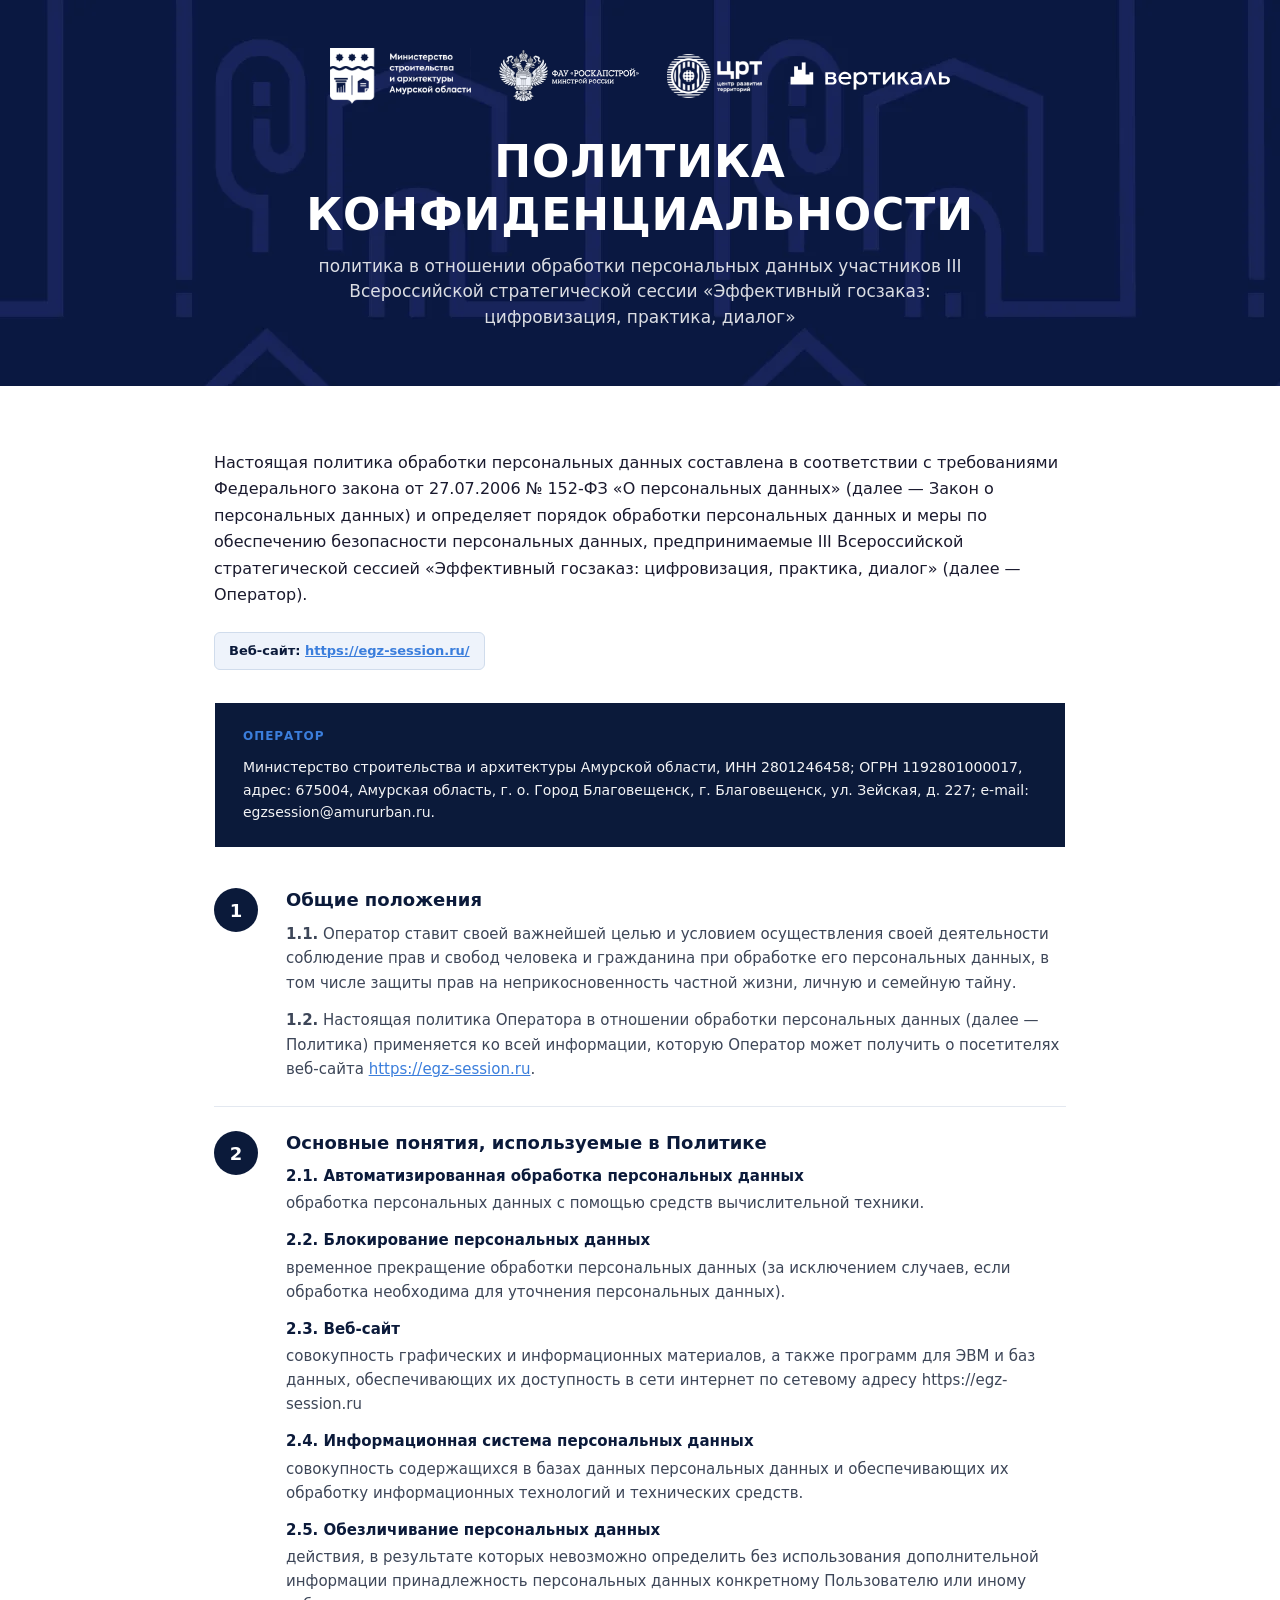
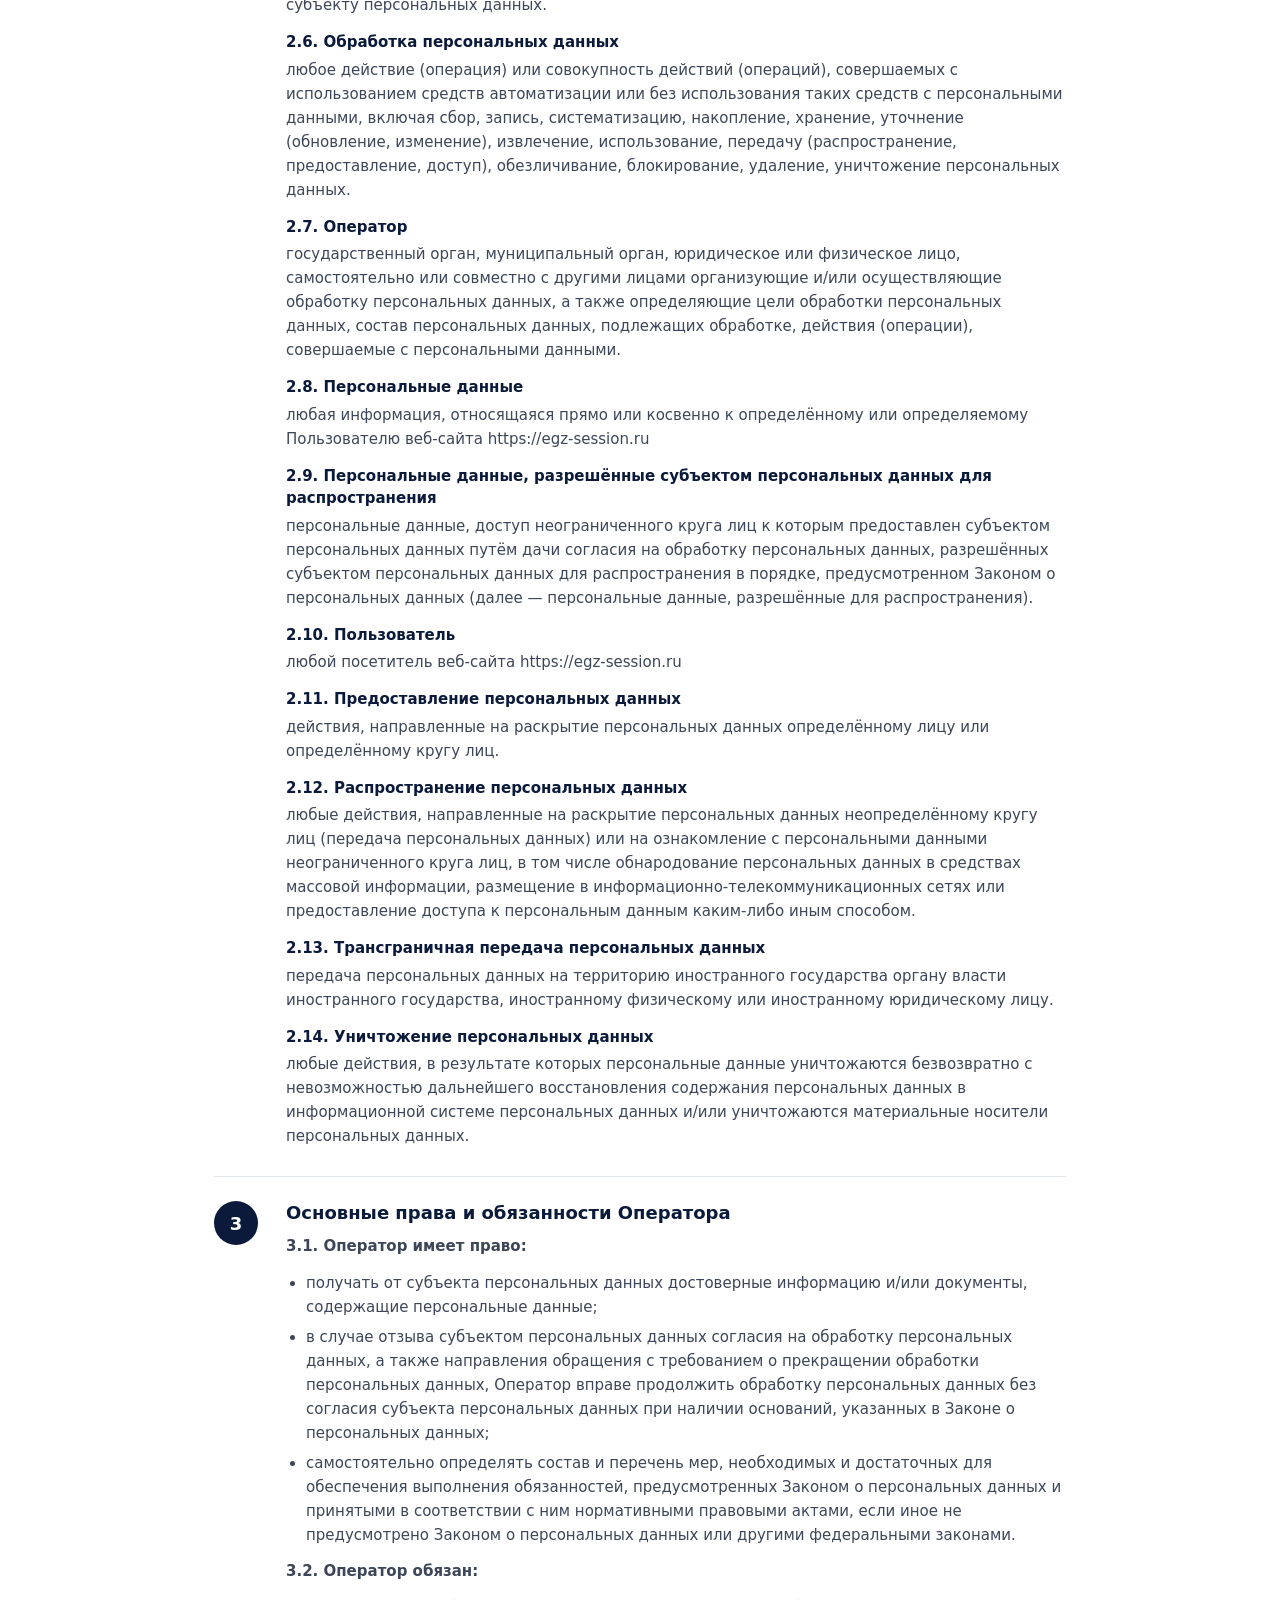
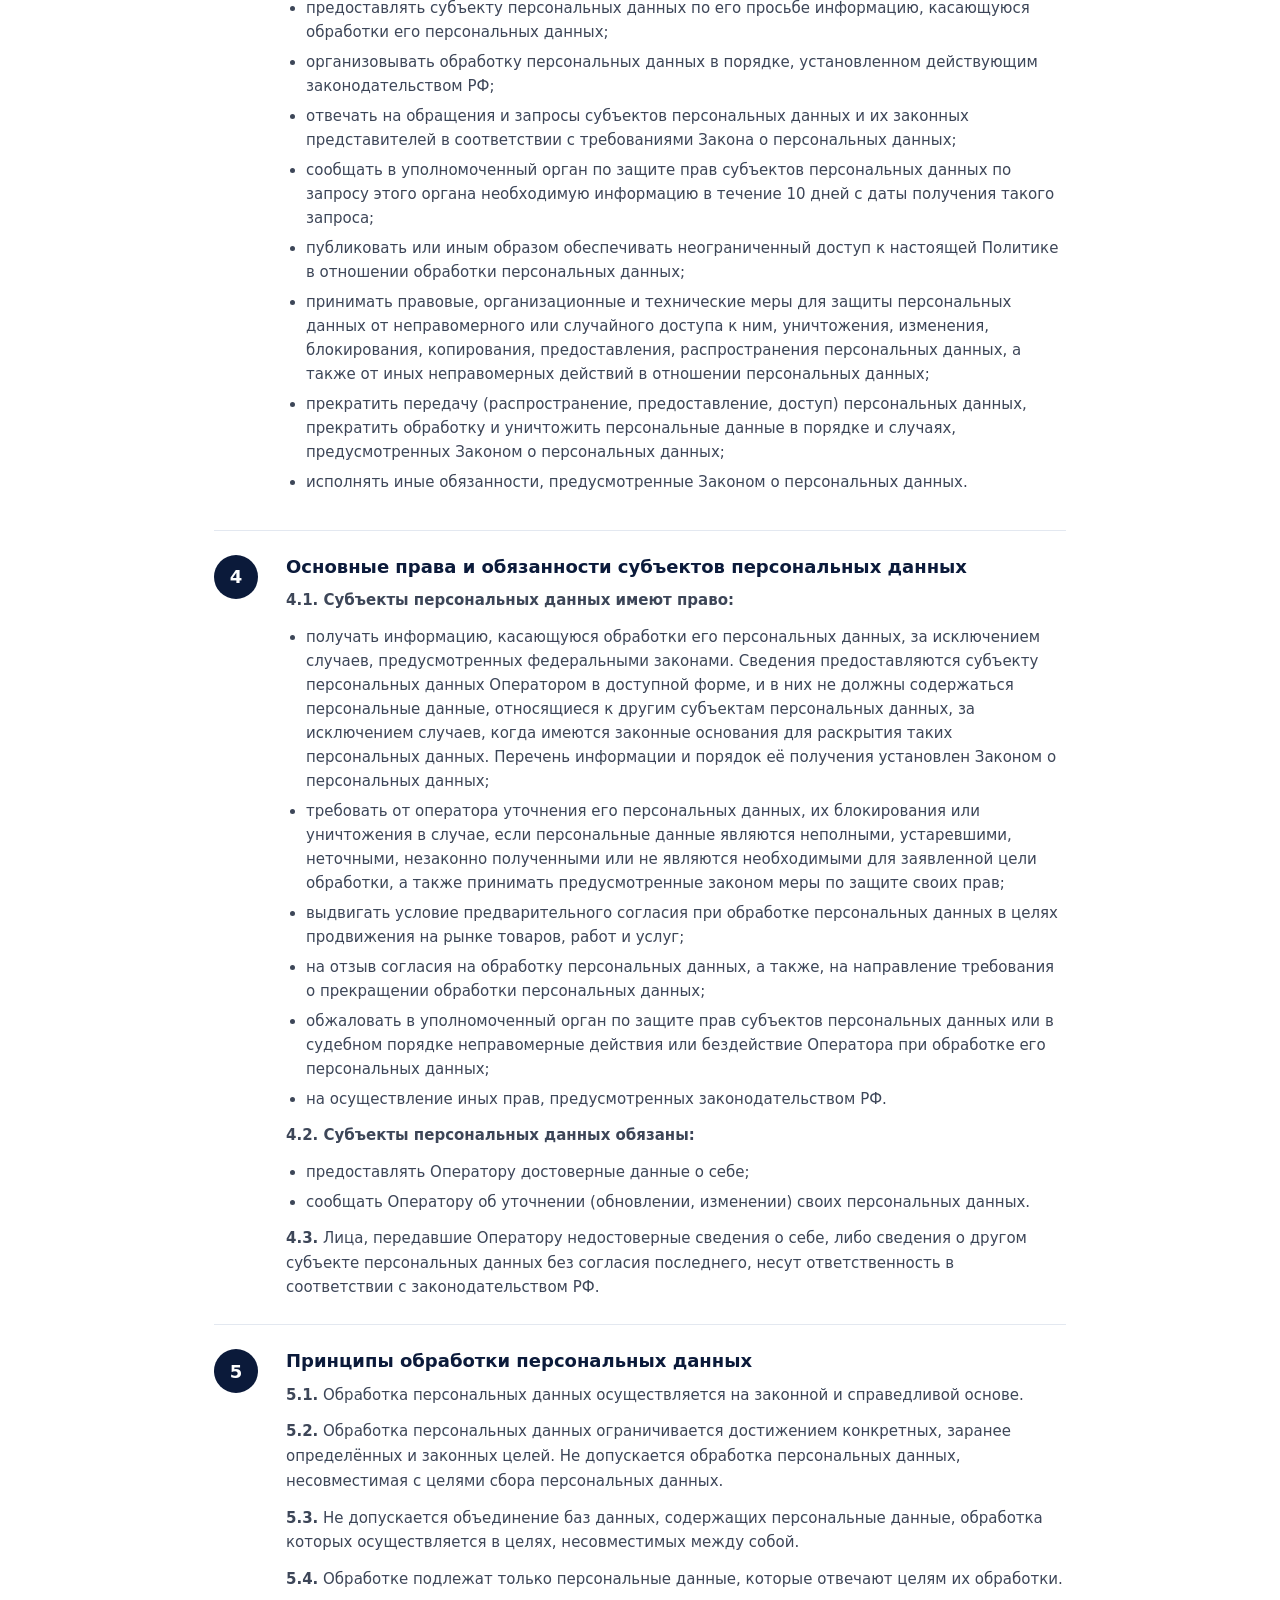
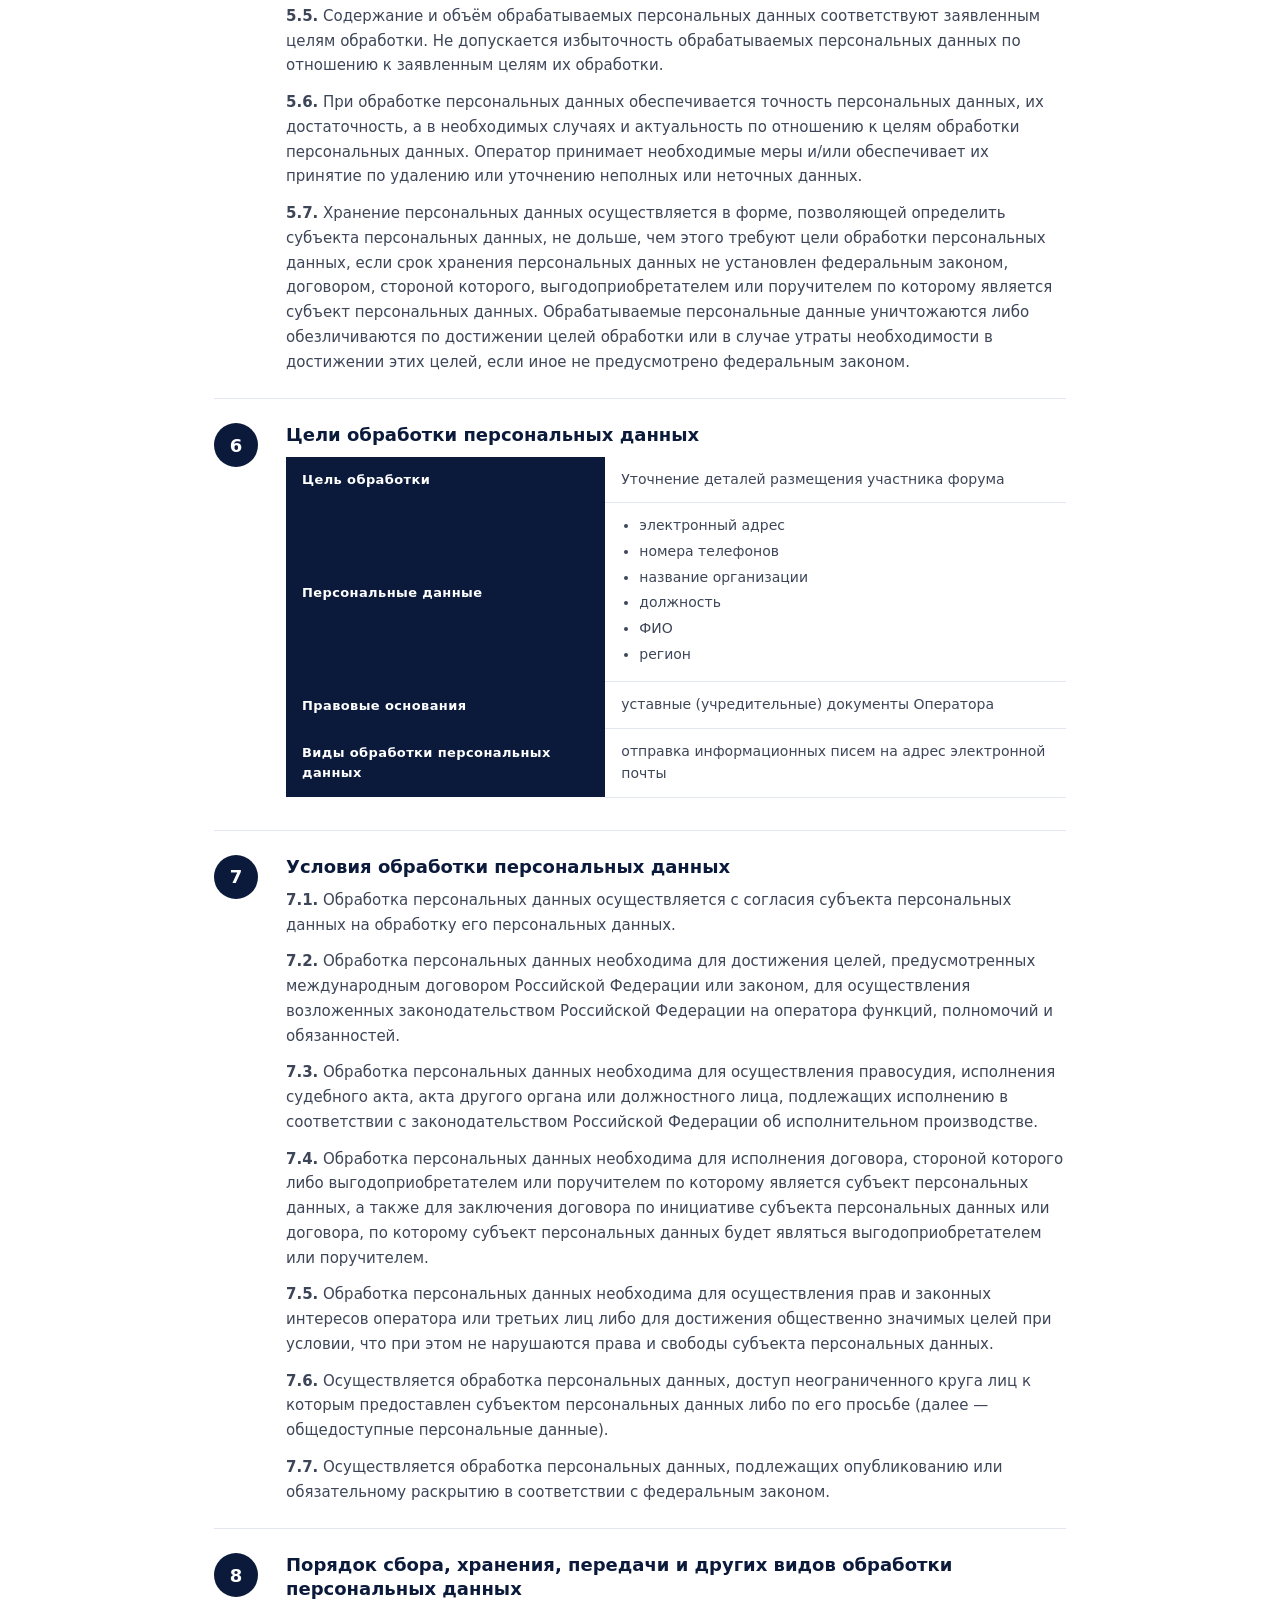
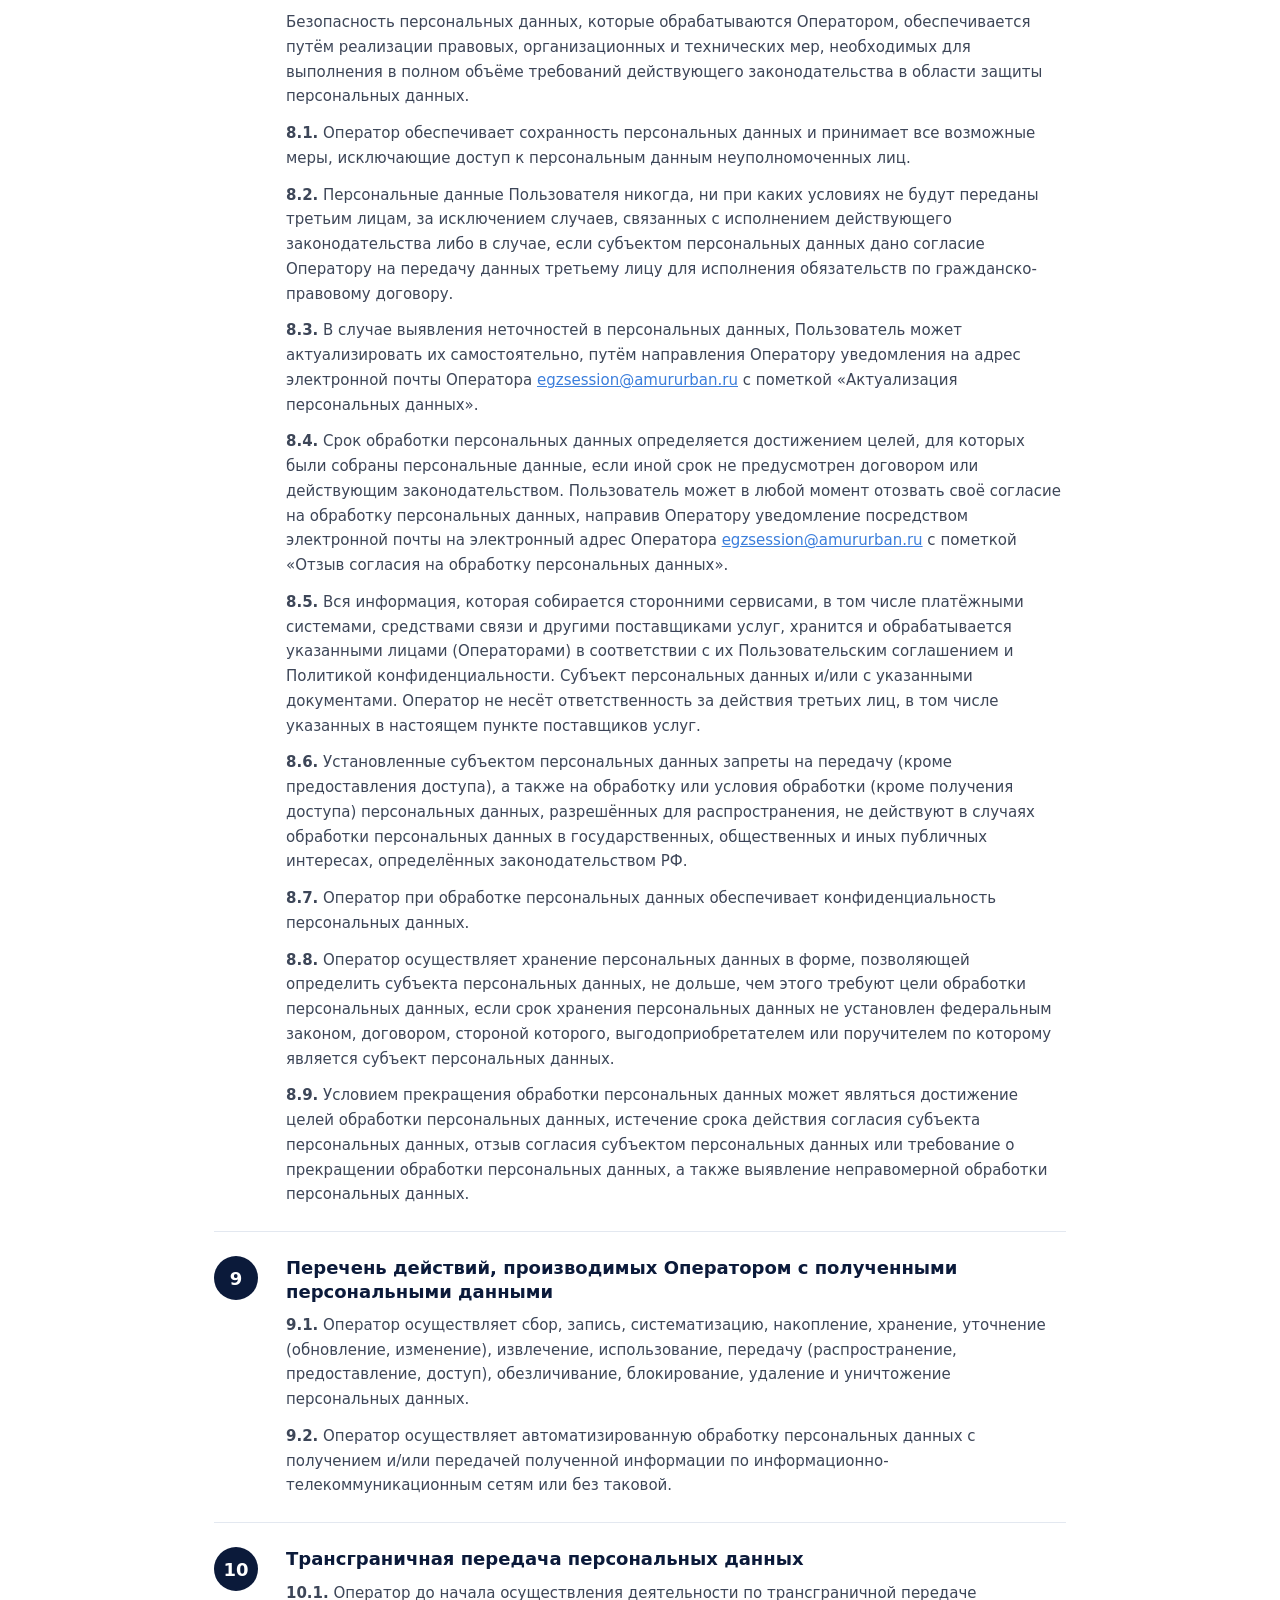
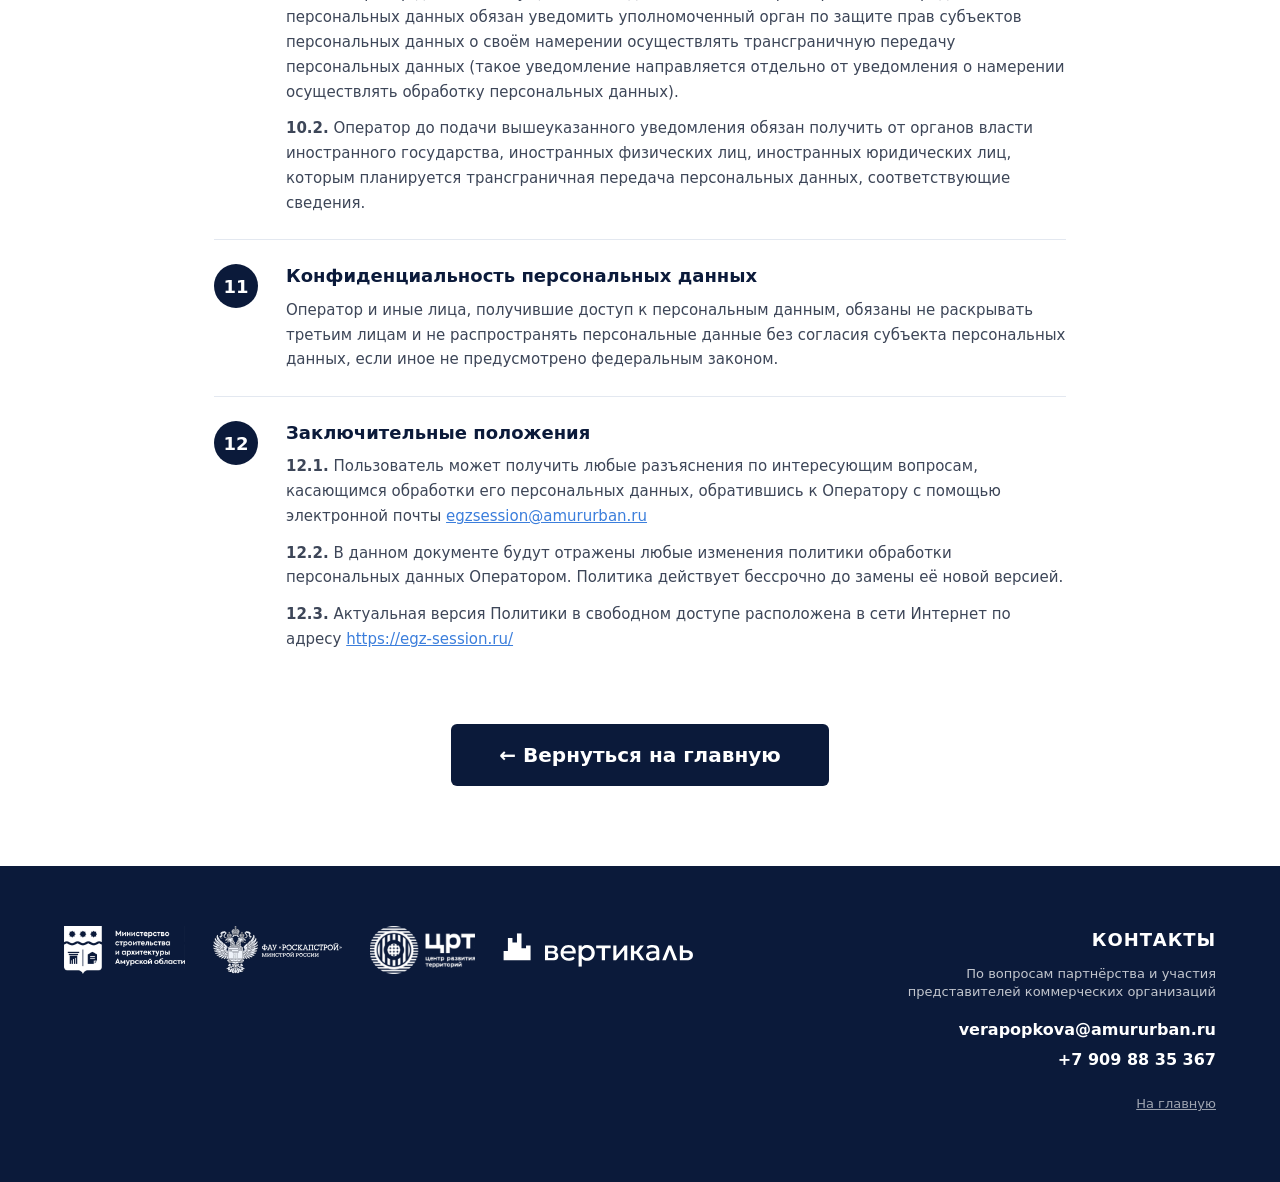
==== commit 19daa0ff: "Добавил должность в политику" ====
--- a/confidense.html
+++ b/confidense.html
@@ -548,6 +548,7 @@
                   <li>электронный адрес</li>
                   <li>номера телефонов</li>
                   <li>название организации</li>
+                  <li>должность</li>
                   <li>ФИО</li>
                   <li>регион</li>
                 </ul>
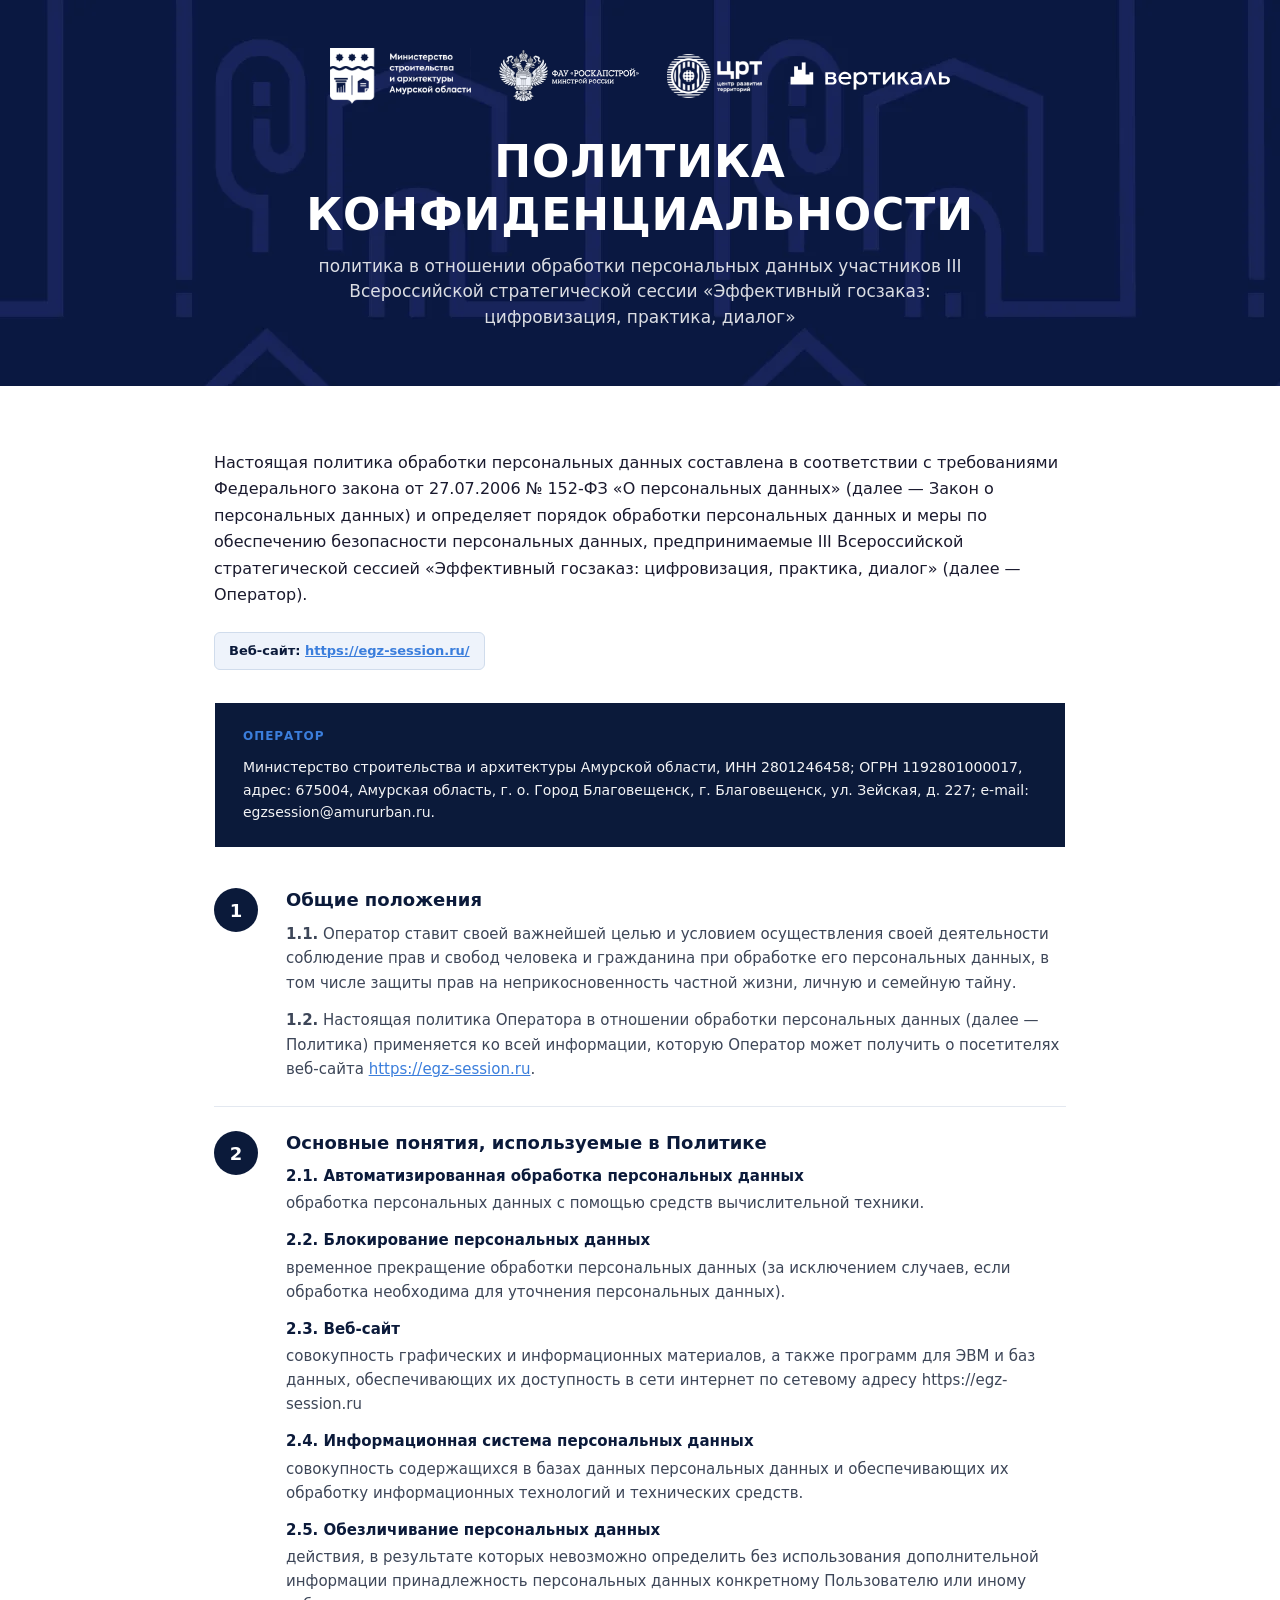
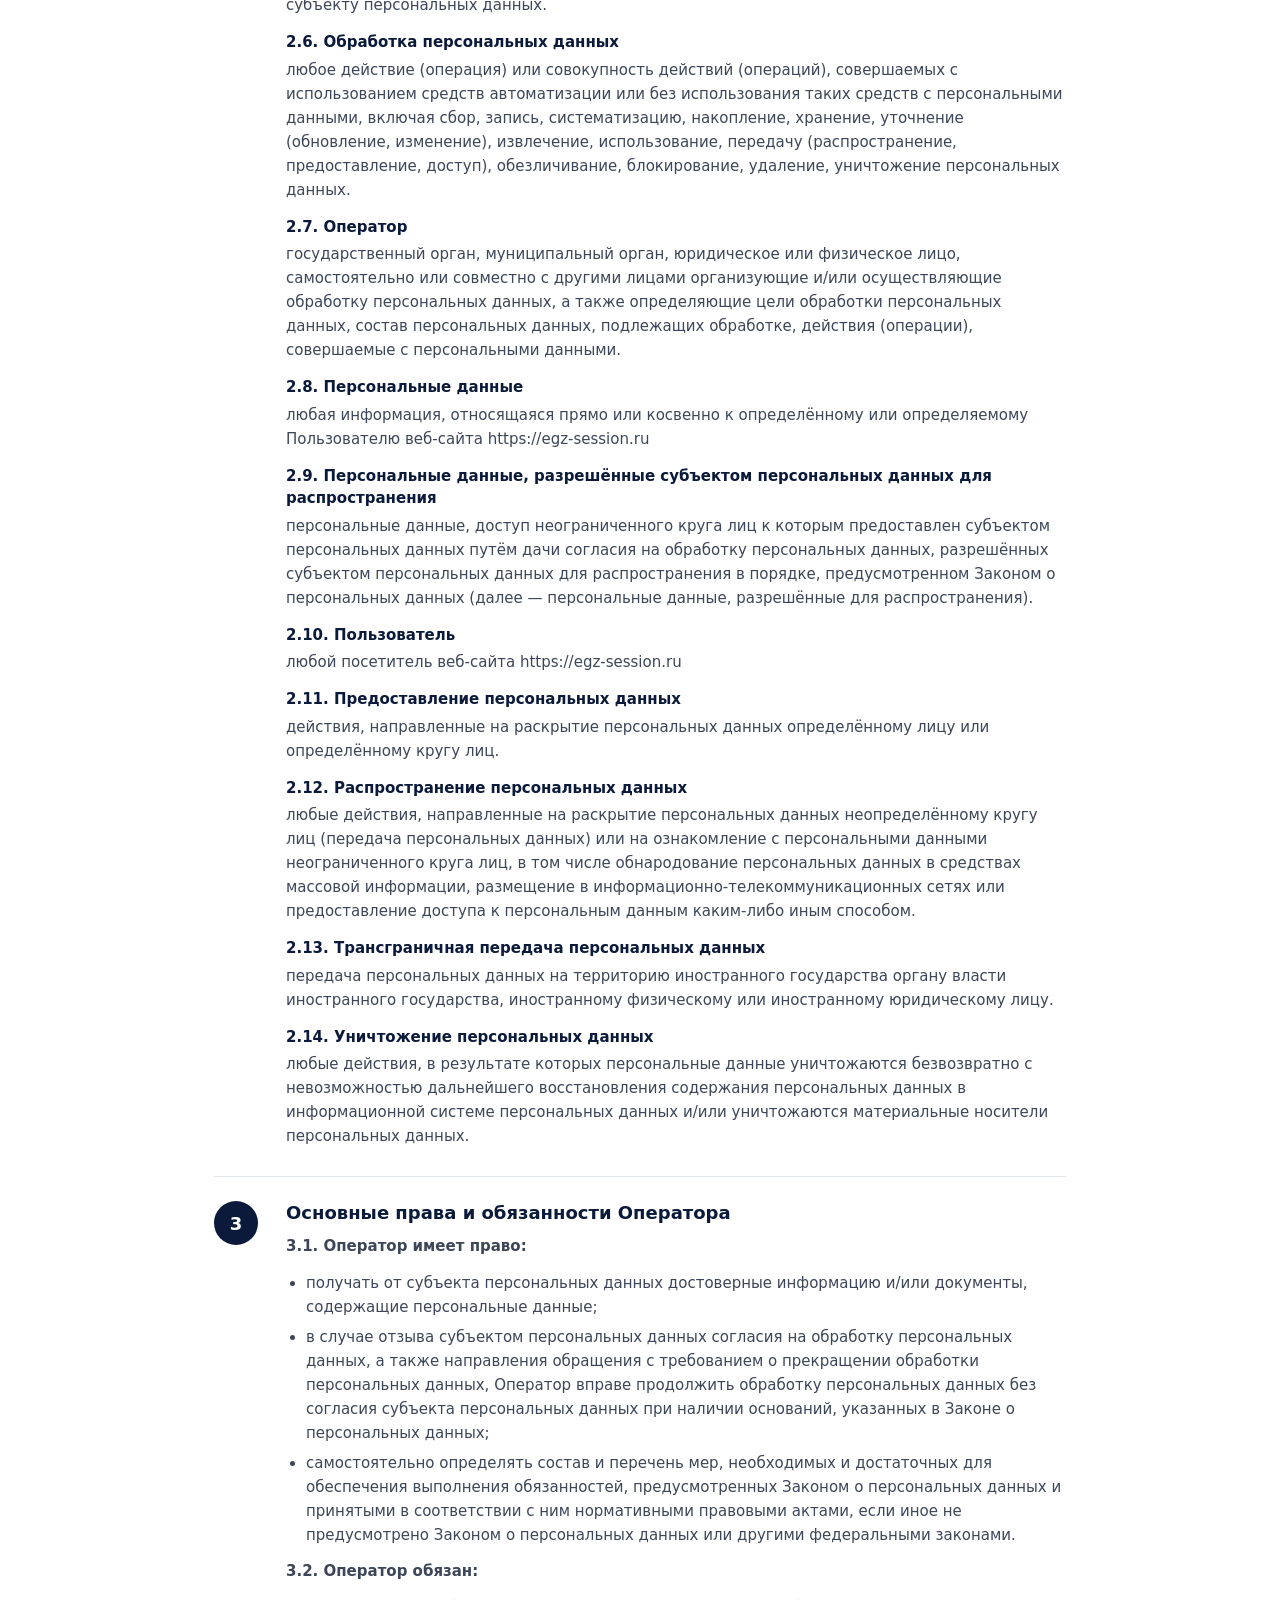
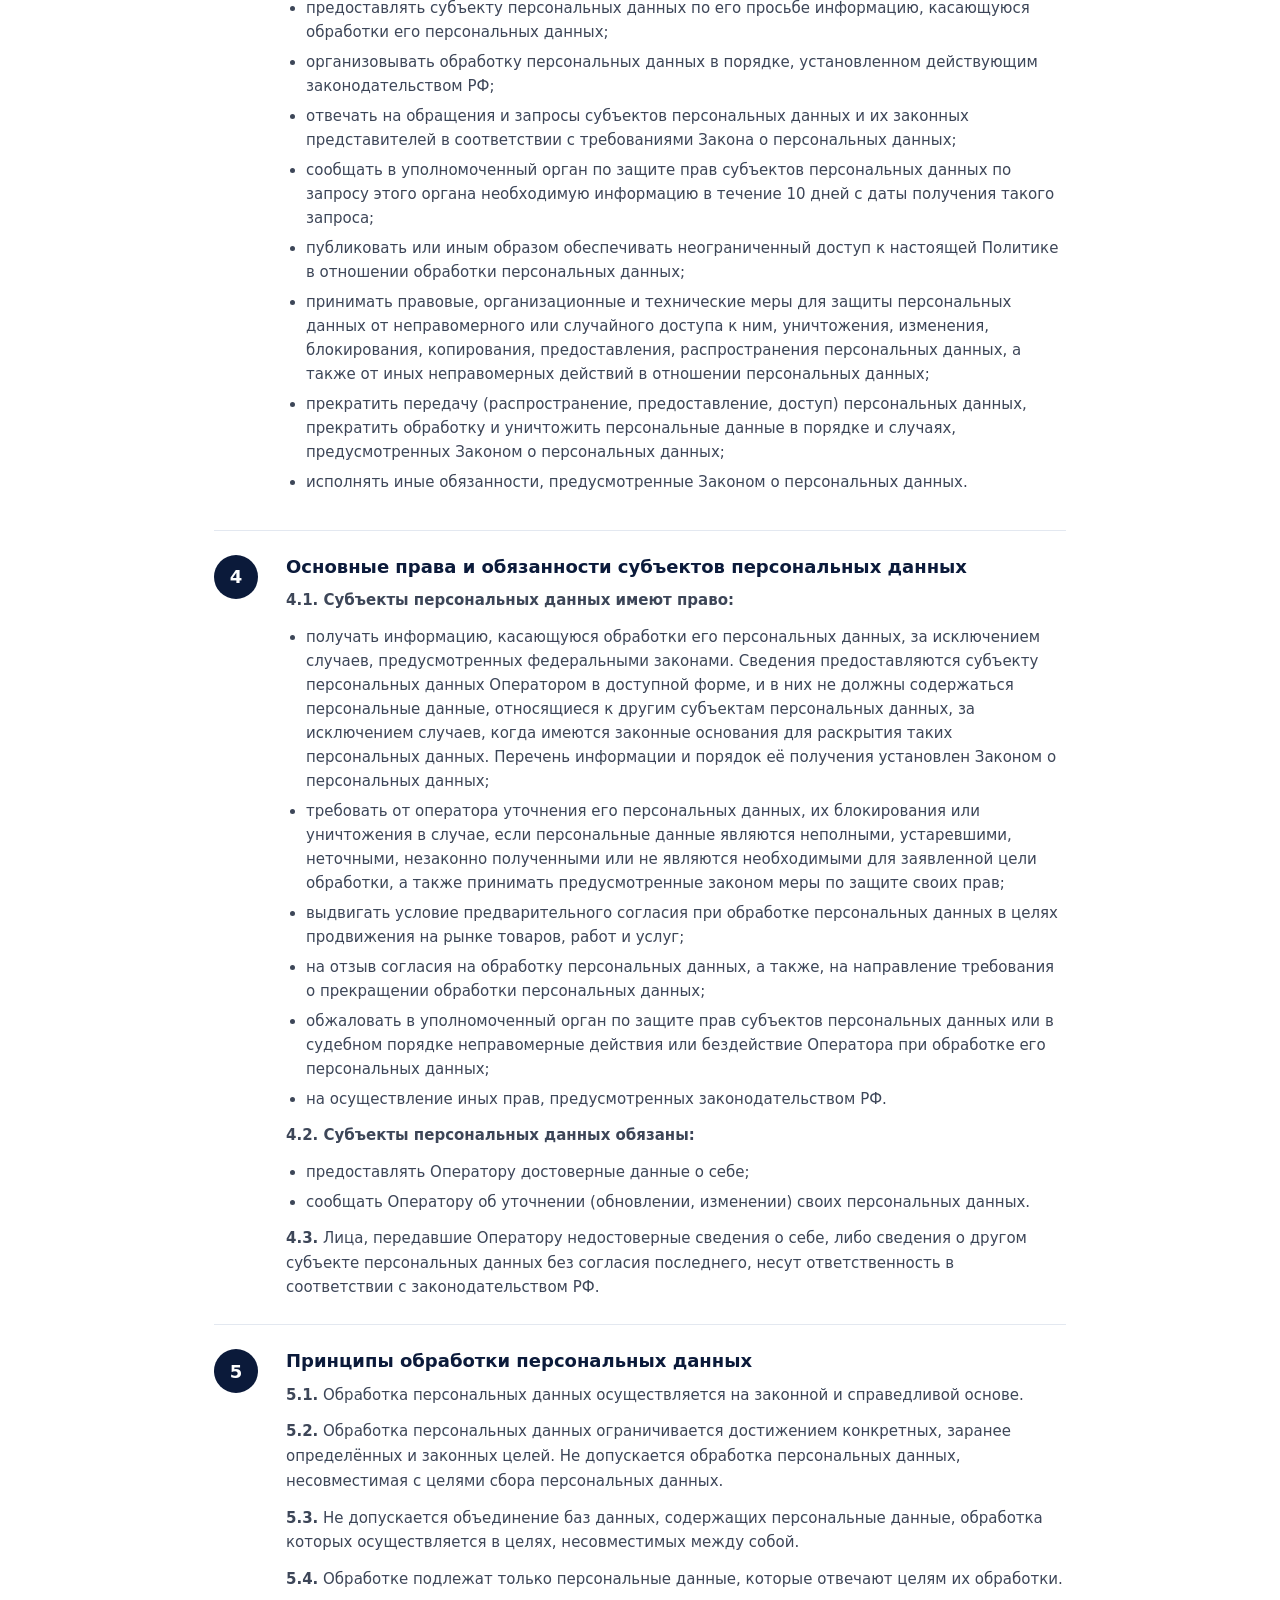
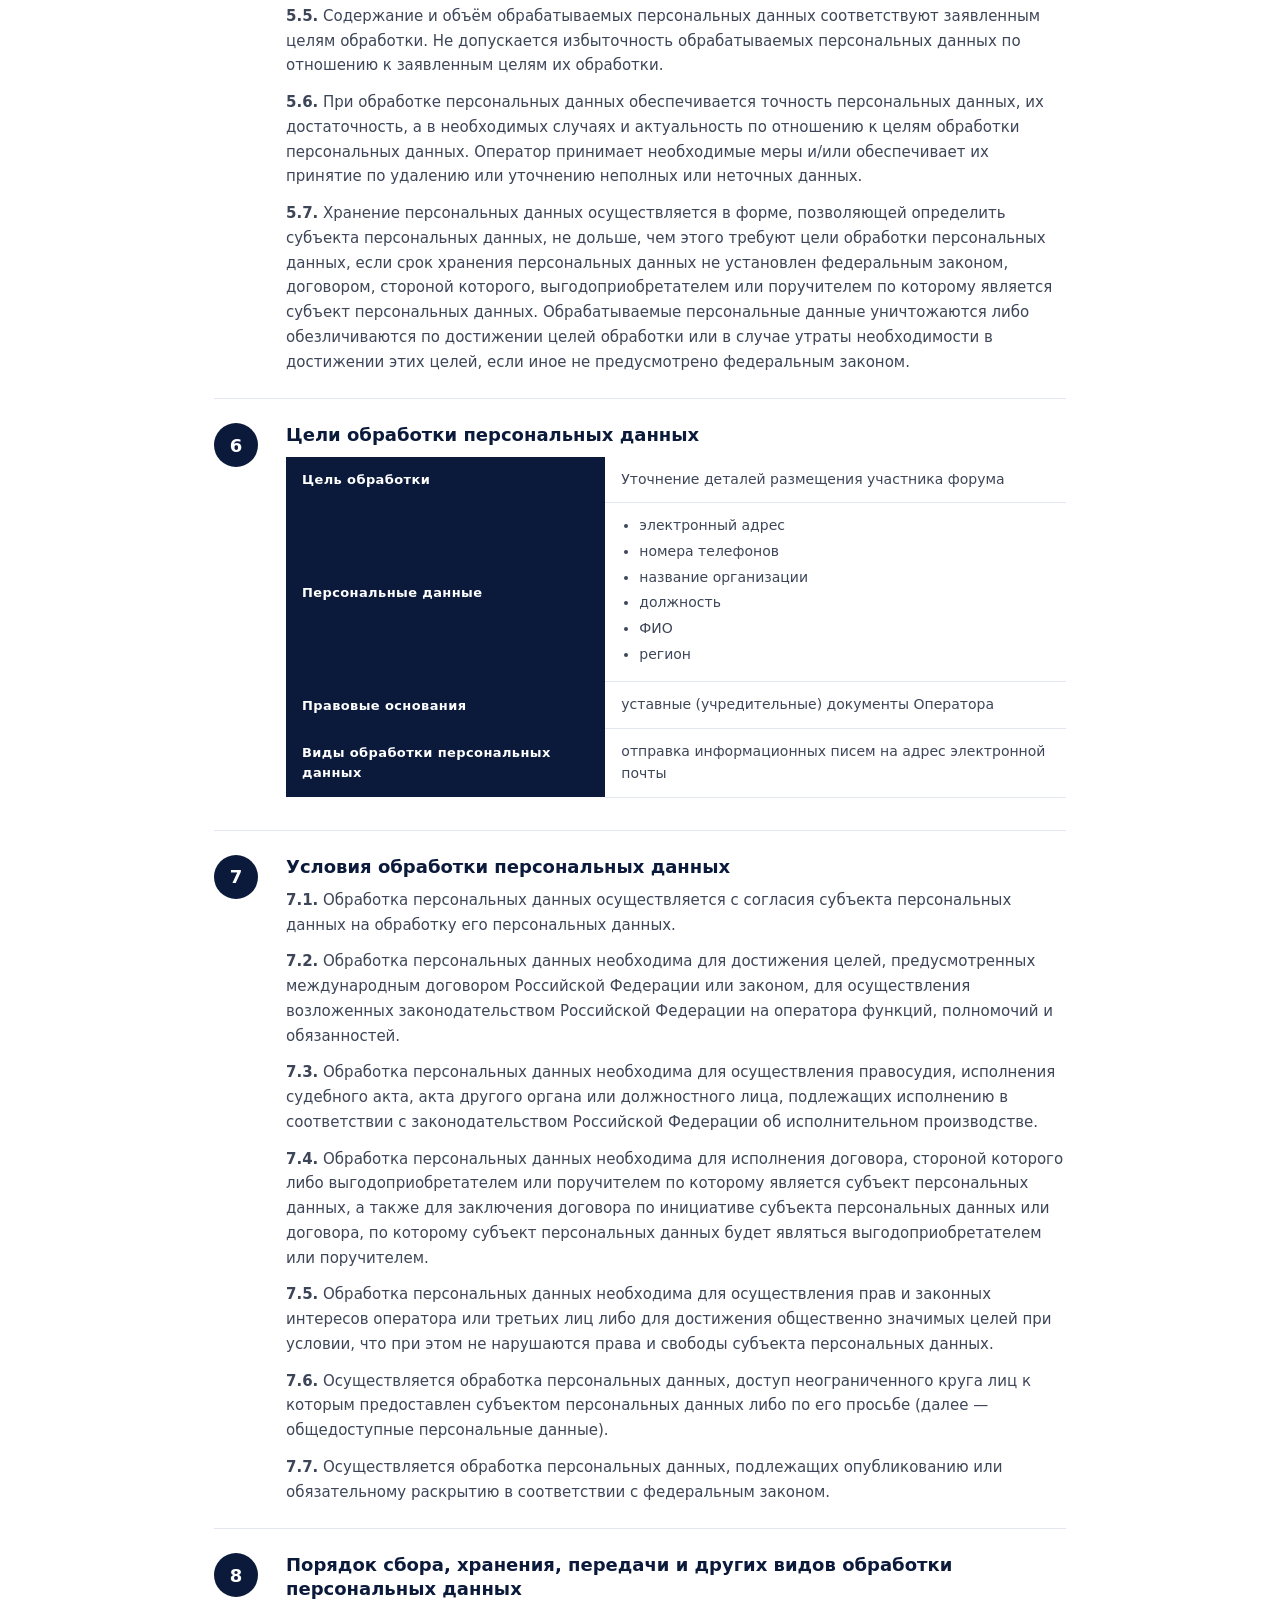
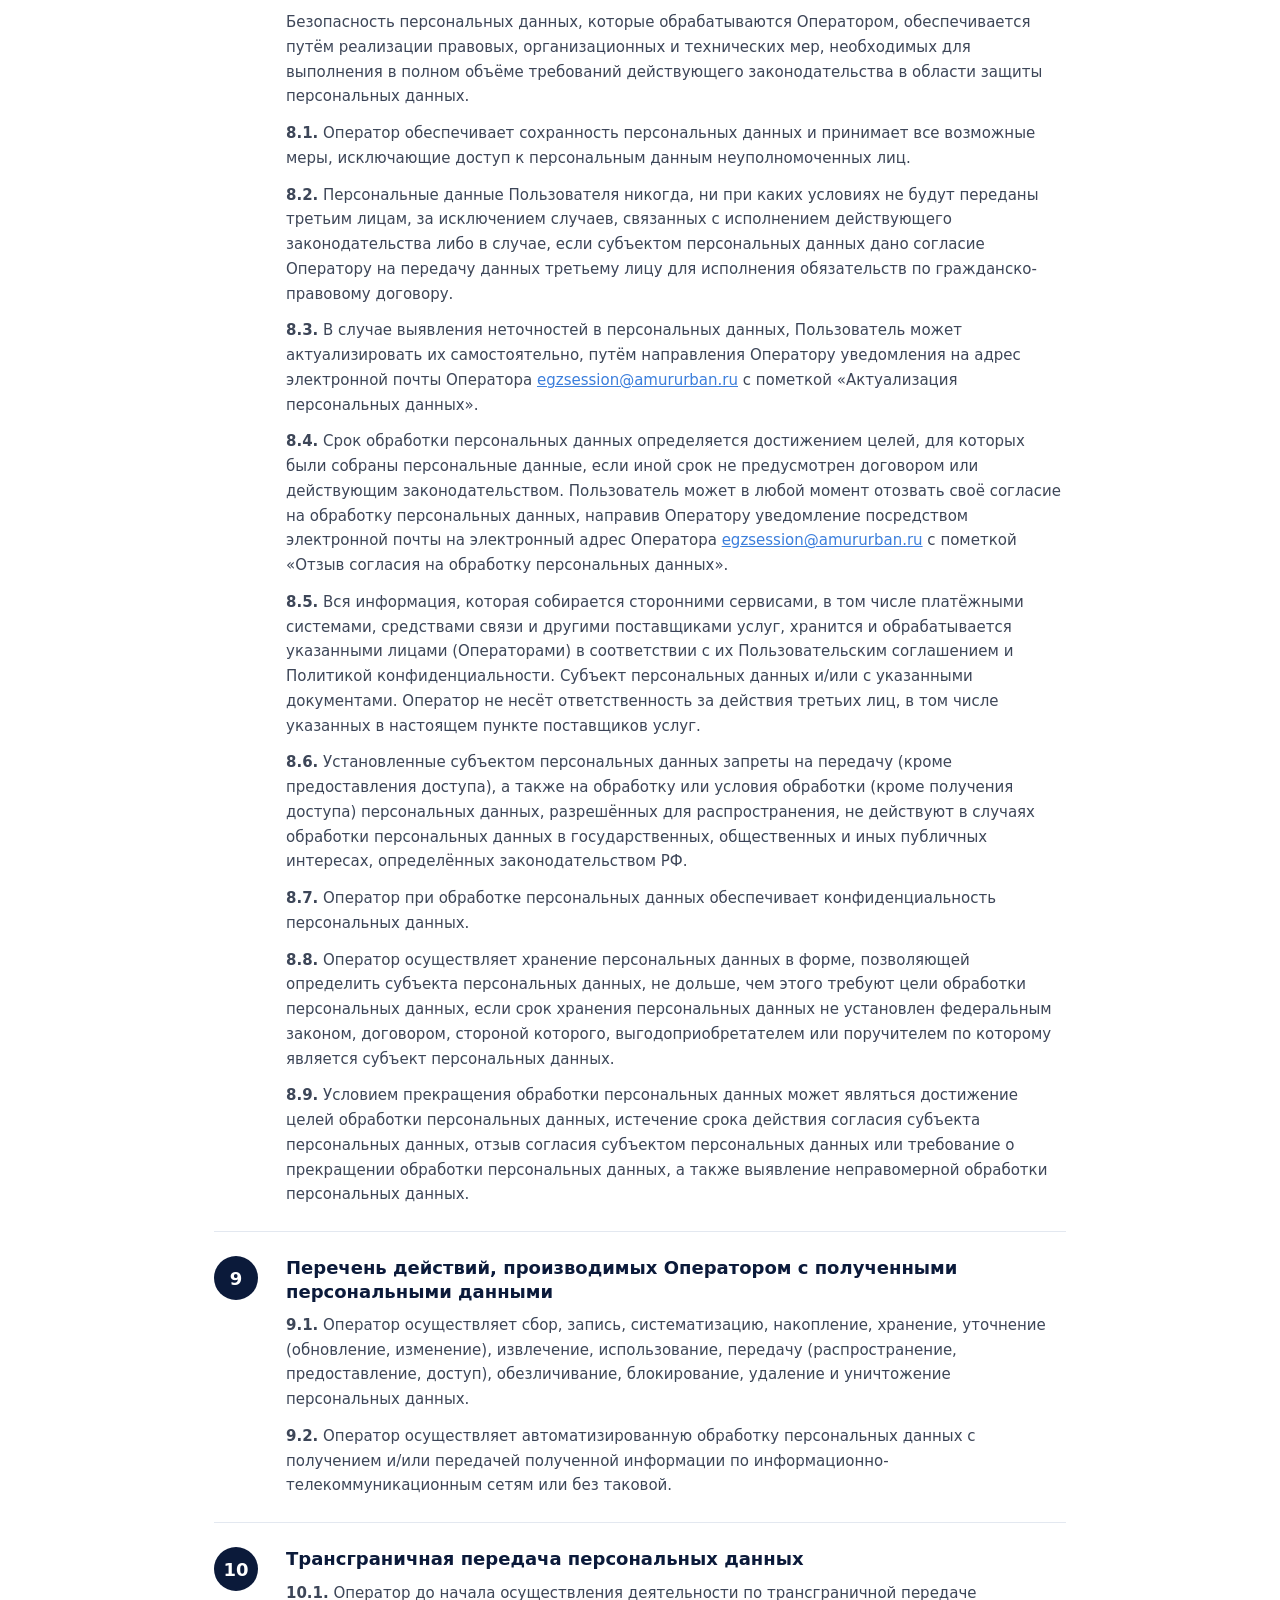
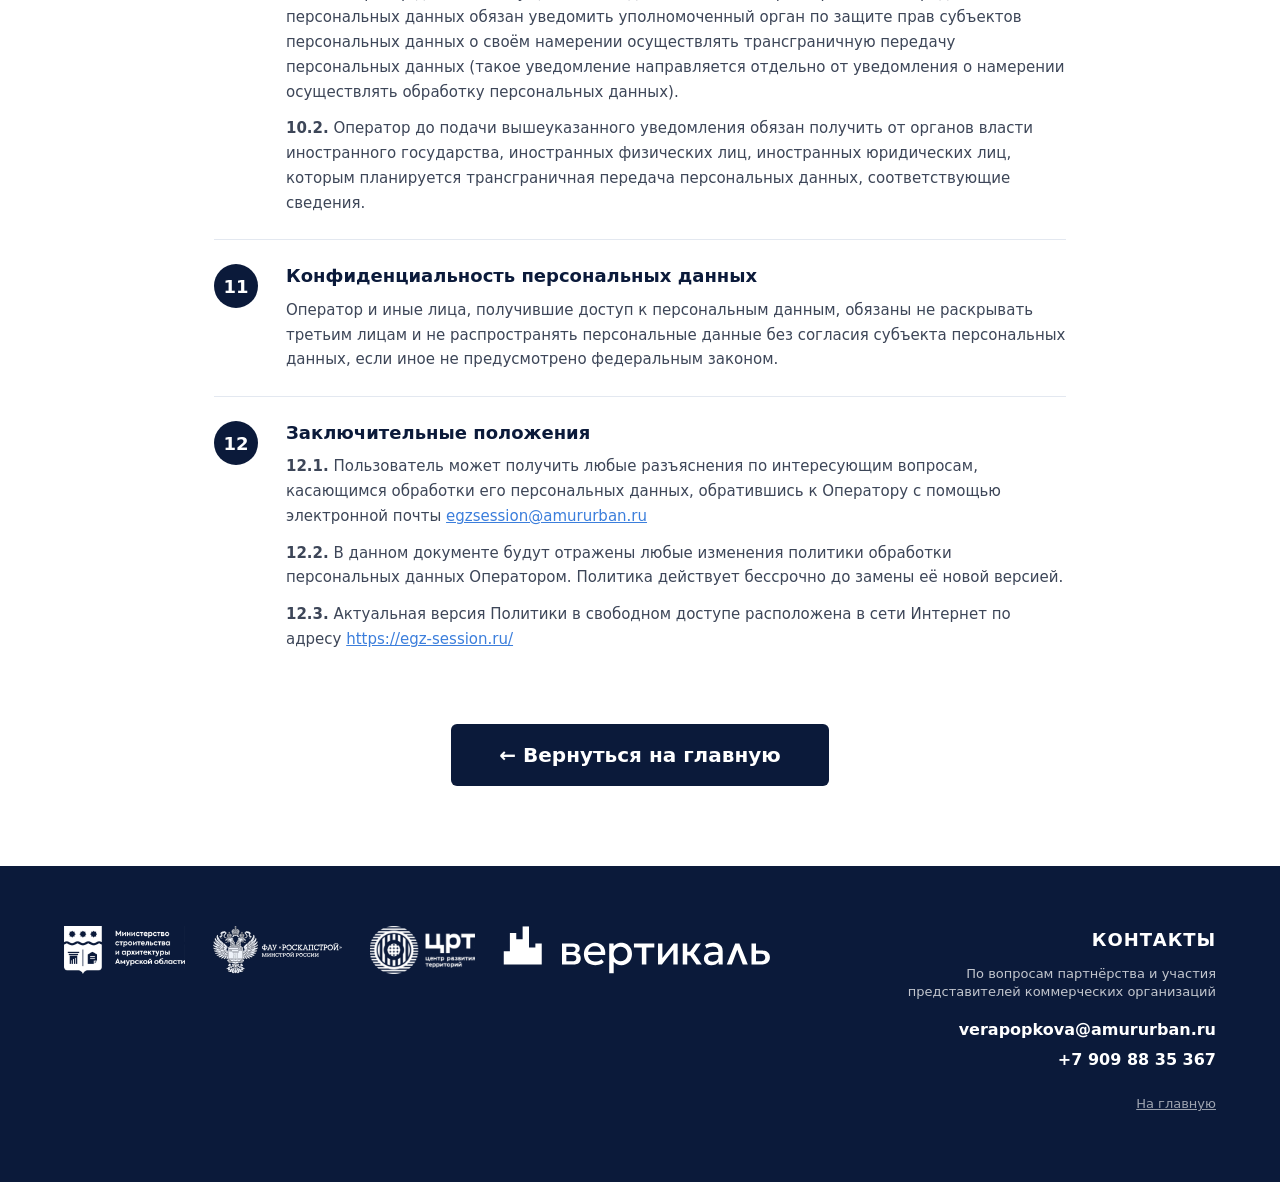
==== commit 0361d82e: "опять дубль" ====
--- a/confidense.html
+++ b/confidense.html
@@ -302,7 +302,7 @@
           class="logo logo--minstroy">
         <img src="img/logo2.svg" alt="ФАУ Роскапстрой" class="logo logo--roskap">
         <img src="img/logo3.svg" alt="ЦРТ — Центр развития территорий" class="logo logo--crt">
-        <img class="logogo" src="img/logo4.svg" alt="Вертикаль" class="logo logo--crt">
+        <img class="logogo logo logo--crt" src="img/logo4.svg" alt="Вертикаль">
       </div>
 
       <h1 class="consent-hero__title">ПОЛИТИКА КОНФИДЕНЦИАЛЬНОСТИ</h1>
@@ -717,7 +717,7 @@
         <img src="img/logo1.svg" alt="Министерство строительства" class="logo">
         <img src="img/logo2.svg" alt="Роскапстрой" class="logo">
         <img src="img/logo3.svg" alt="ЦРТ" class="logo">
-        <img class="logogo" src="img/logo4.svg" alt="Вертикаль" class="logo logo--crt">
+        <img class="logogo logo logo--crt" src="img/logo4.svg" alt="Вертикаль">
       </div>
       <div class="footer__contacts">
         <h3 class="footer__title">КОНТАКТЫ</h3>
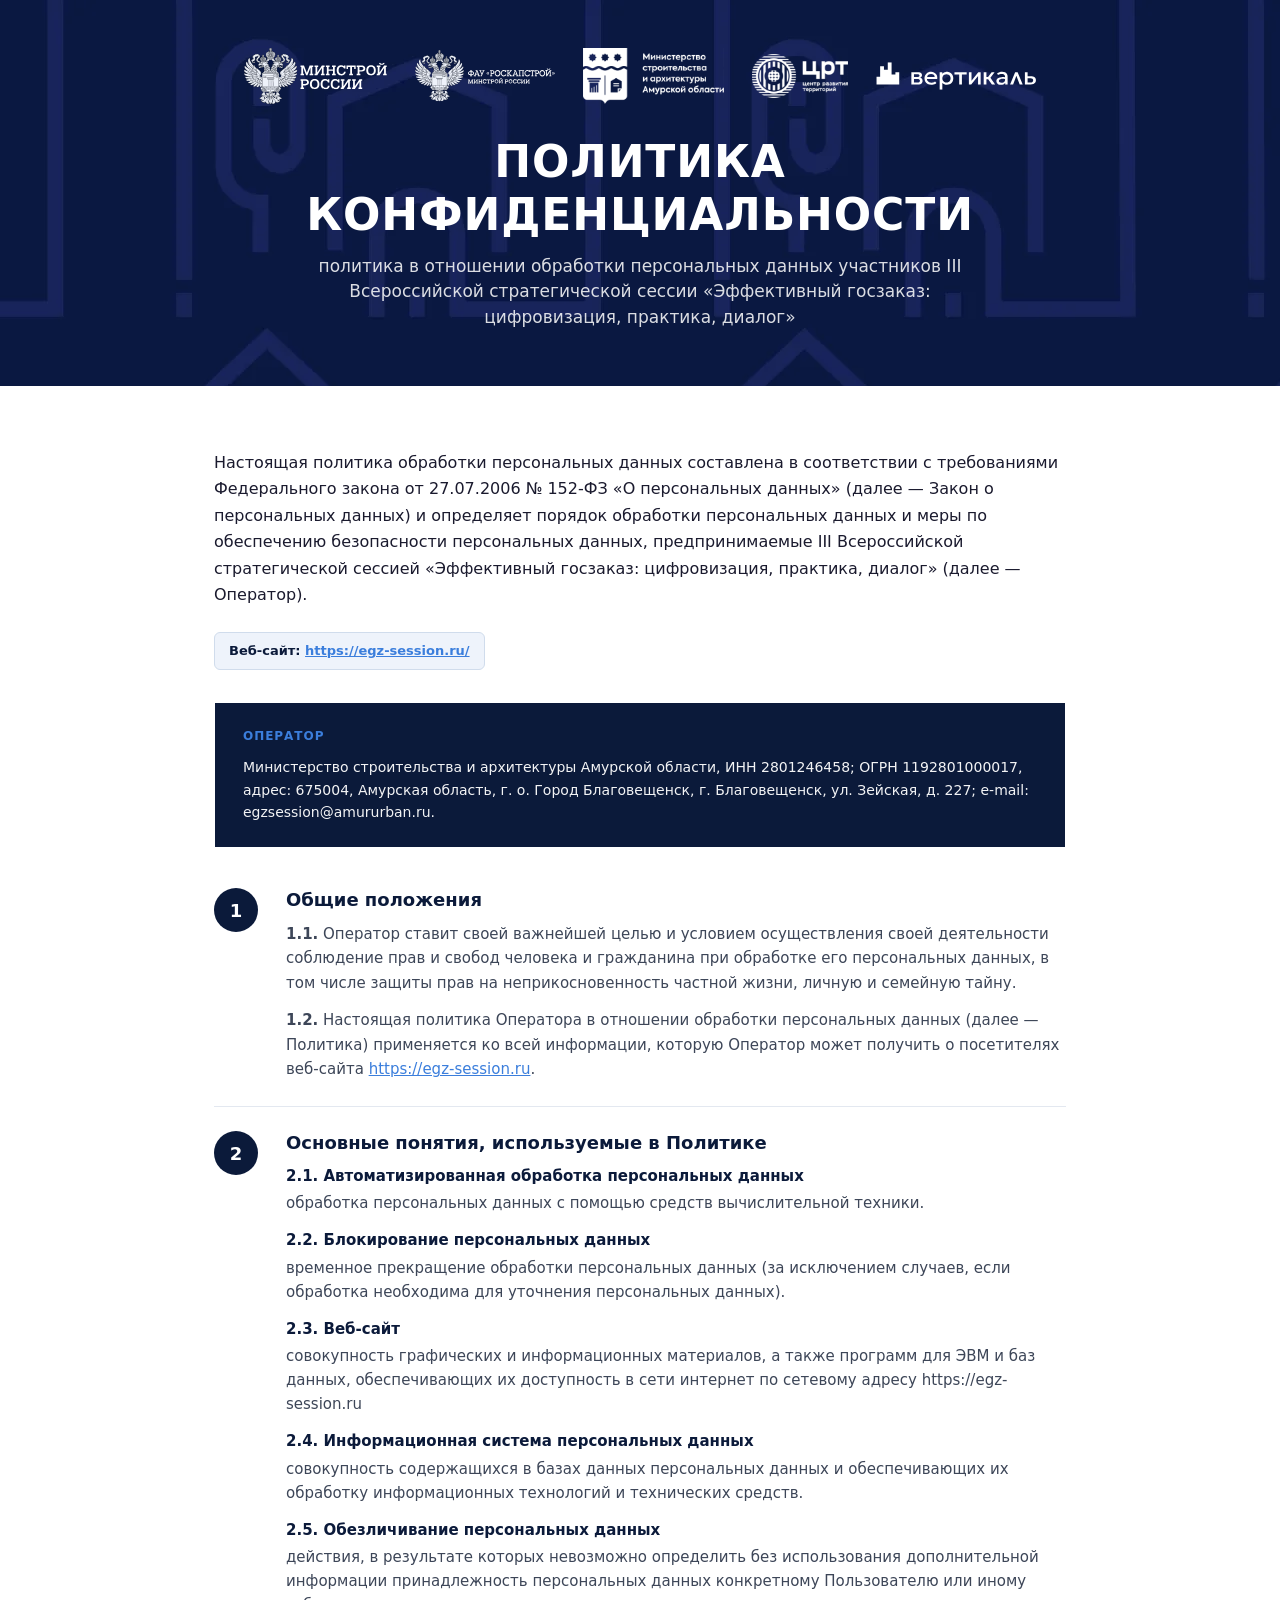
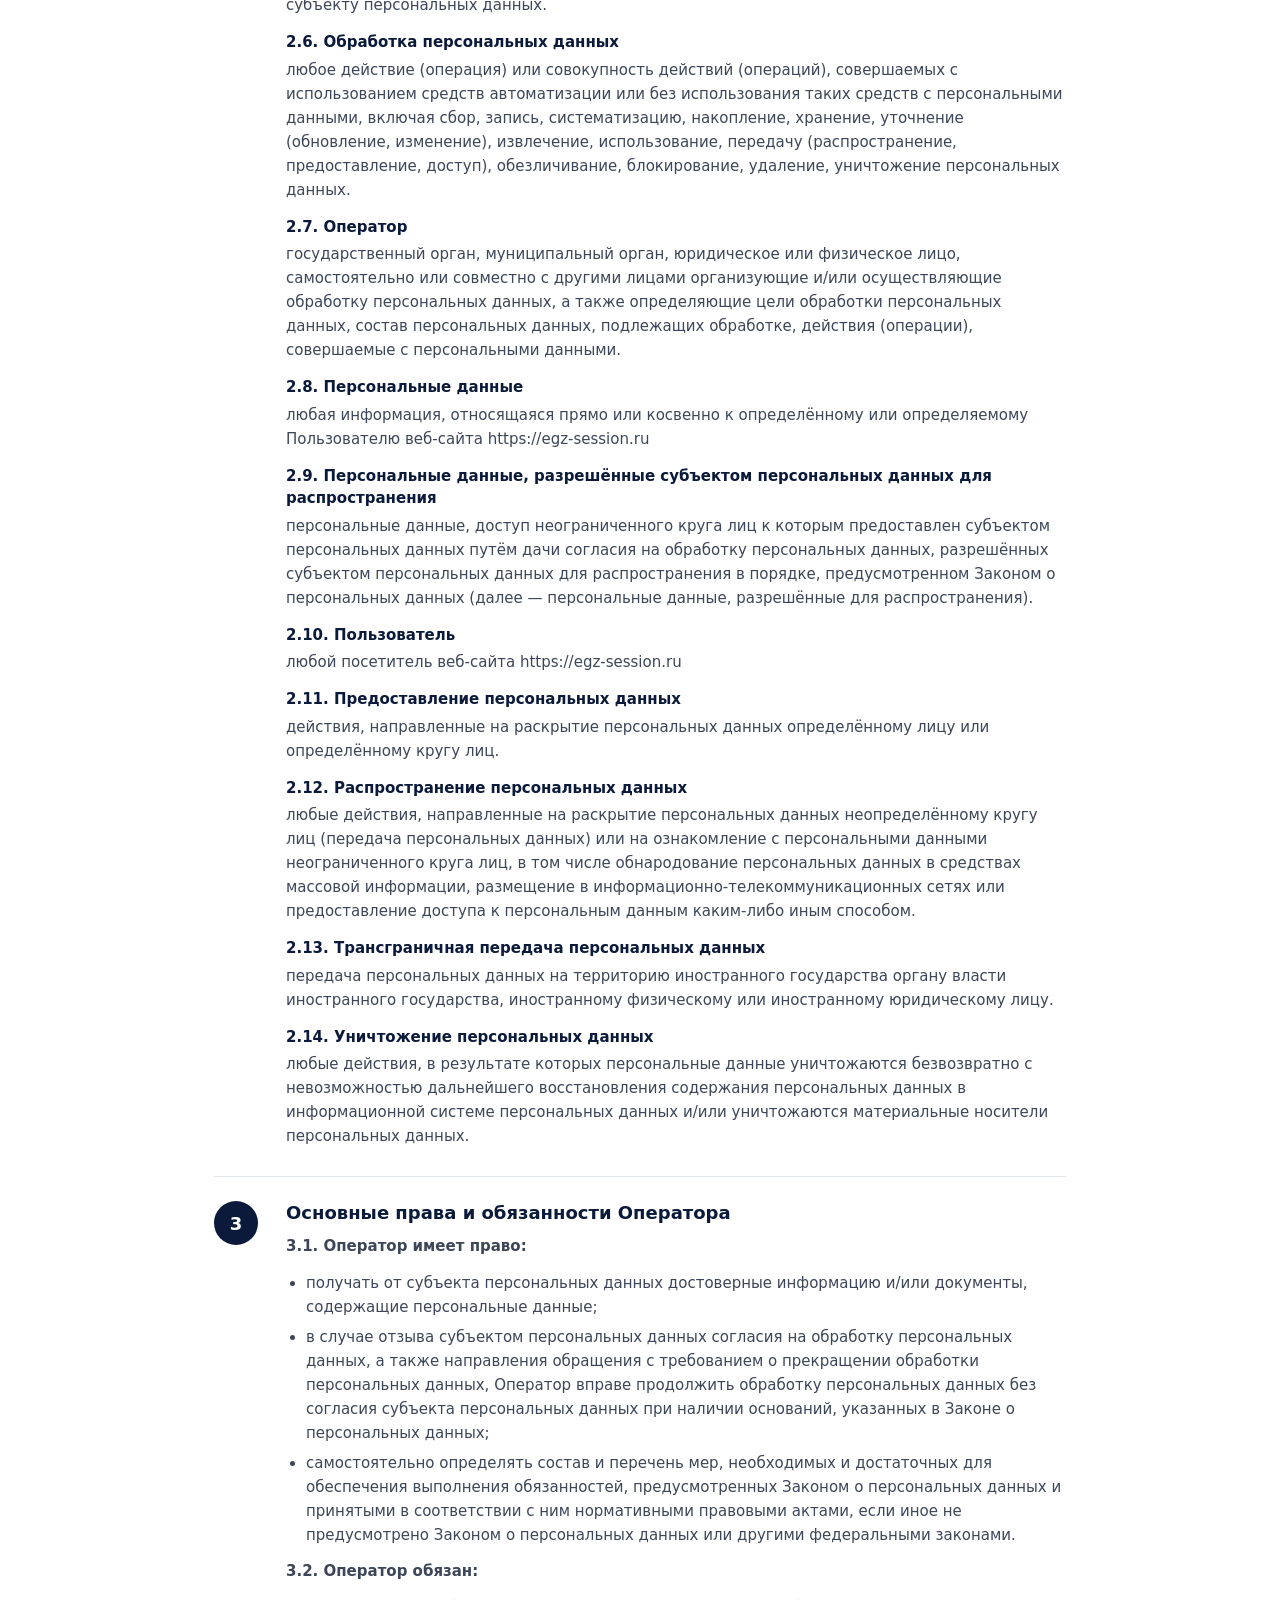
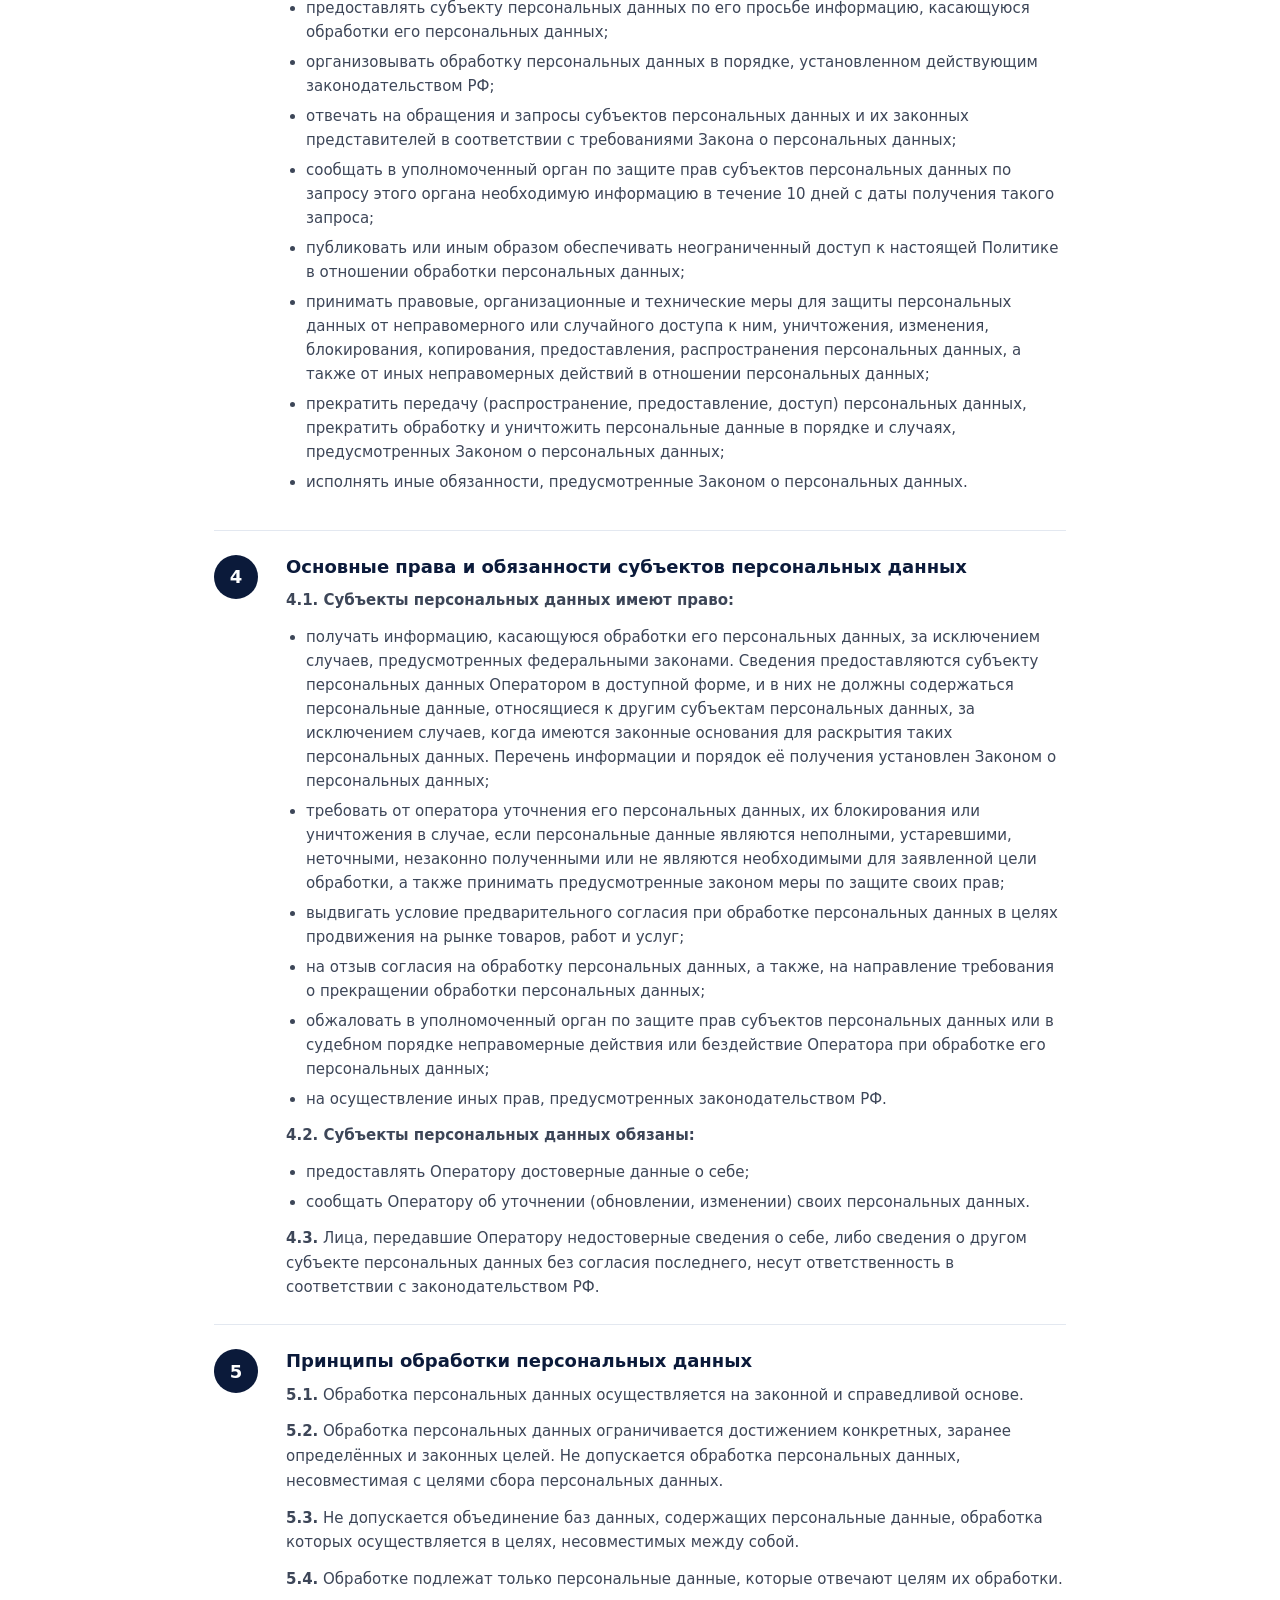
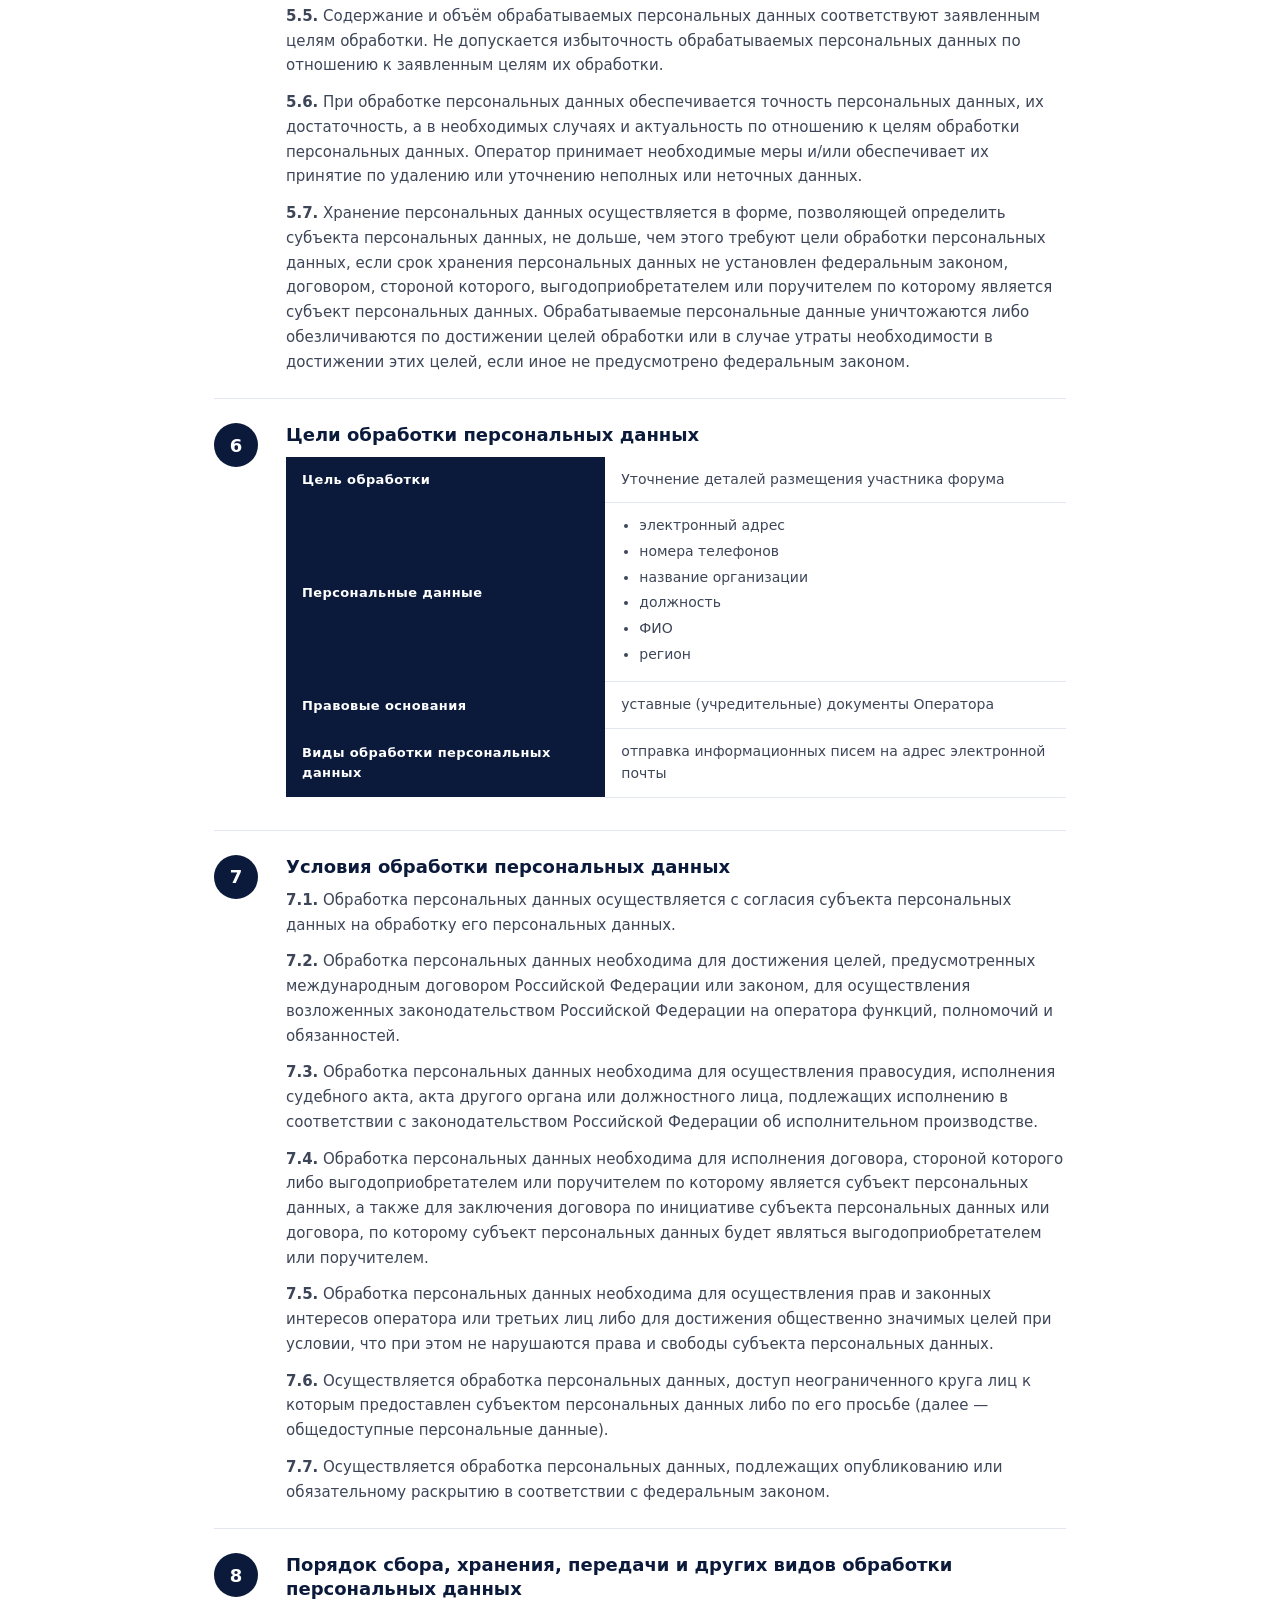
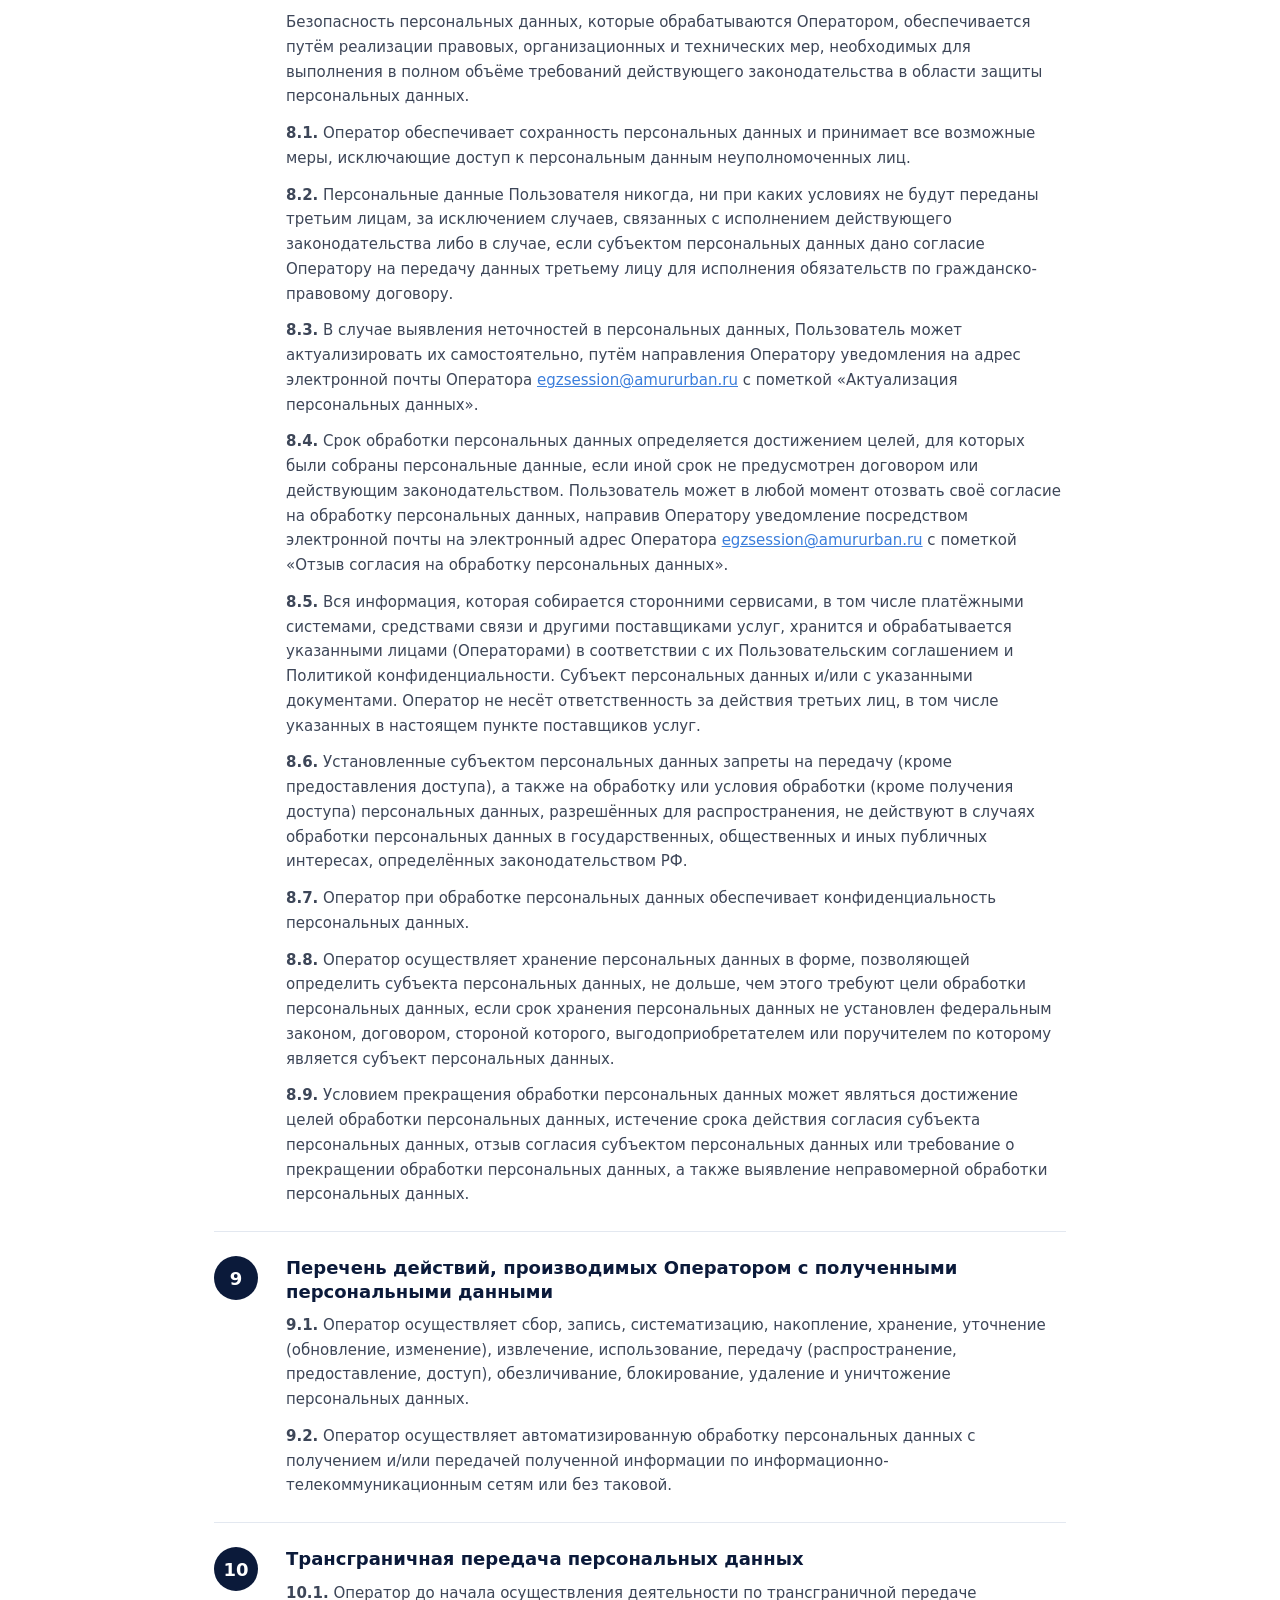
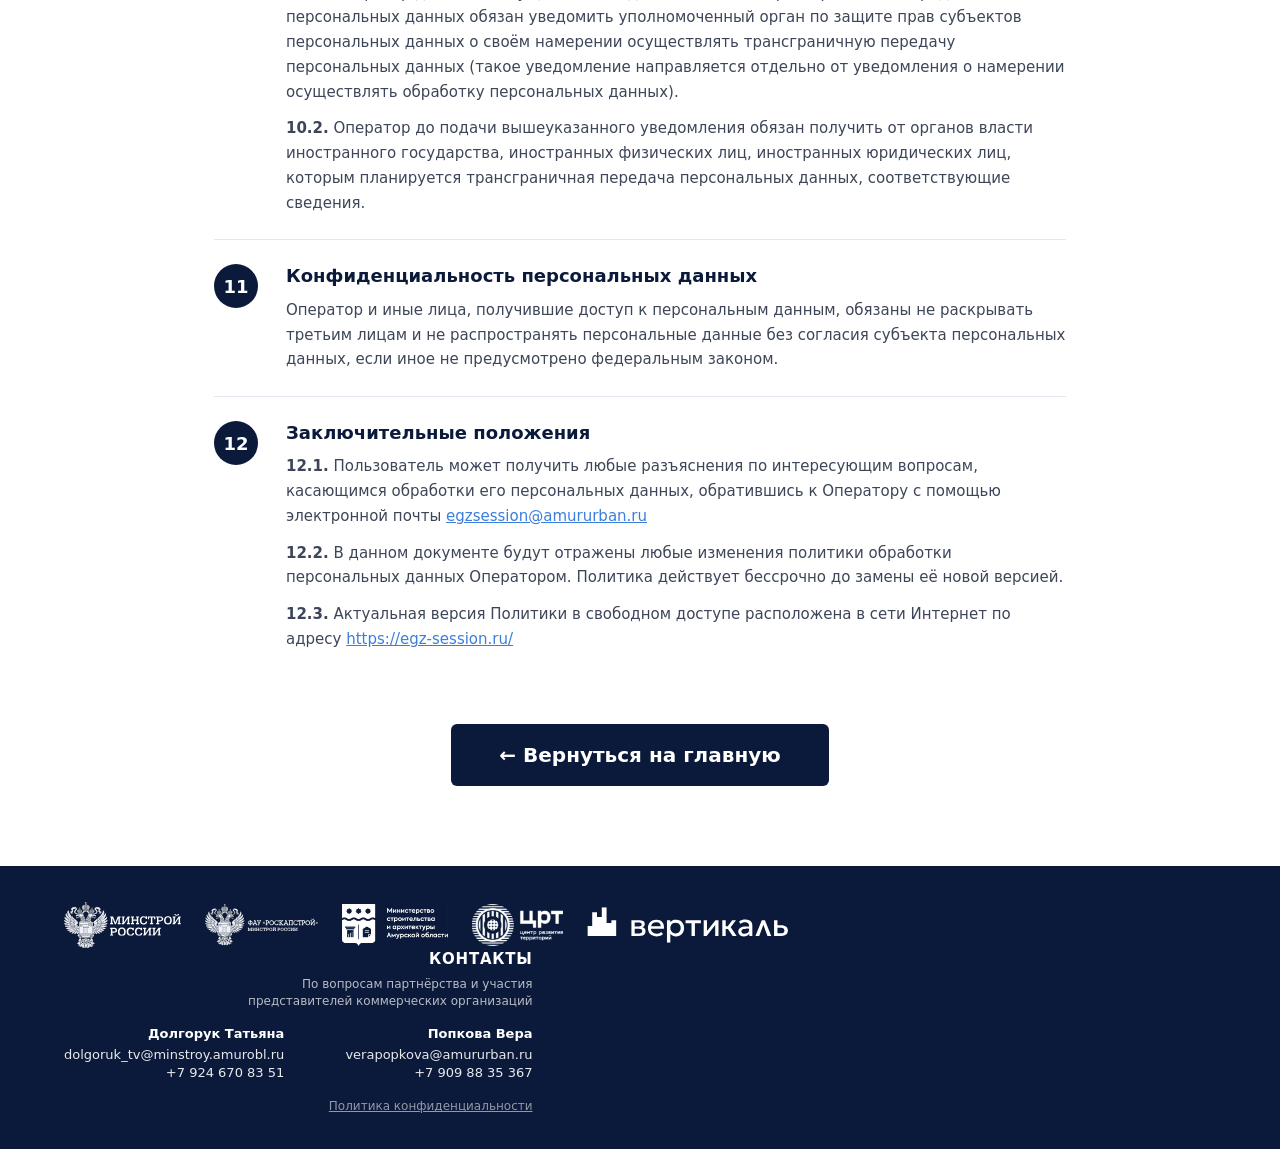
==== commit f763fcfe: "Update confidense.html Обновил политику, заменил шапку и подвал" ====
--- a/confidense.html
+++ b/confidense.html
@@ -298,9 +298,15 @@
     <div class="consent-hero__pattern"></div>
     <div class="container">
       <div class="consent-hero__logos">
+        <!-- <img src="img/logo1.svg" alt="Министерство строительства и архитектуры Амурской области"
+          class="logo logo--minstroy">
+        <img src="img/logo2.svg" alt="ФАУ Роскапстрой" class="logo logo--roskap">
+        <img src="img/logo3.svg" alt="ЦРТ — Центр развития территорий" class="logo logo--crt">
+        <img class="logogo logo logo--crt" src="img/logo4.svg" alt="Вертикаль"> -->
+         <img src="img/logo0.svg" alt="Минстрой России" class="logo logo--minstroy">
+        <img src="img/logo2.svg" alt="ФАУ Роскапстрой" class="logo logo--roskap">
         <img src="img/logo1.svg" alt="Министерство строительства и архитектуры Амурской области"
           class="logo logo--minstroy">
-        <img src="img/logo2.svg" alt="ФАУ Роскапстрой" class="logo logo--roskap">
         <img src="img/logo3.svg" alt="ЦРТ — Центр развития территорий" class="logo logo--crt">
         <img class="logogo logo logo--crt" src="img/logo4.svg" alt="Вертикаль">
       </div>
@@ -711,7 +717,7 @@
   </main>
 
   <!-- ПОДВАЛ -->
-  <footer class="footer">
+  <!-- <footer class="footer">
     <div class="container footer__inner">
       <div class="footer__logos">
         <img src="img/logo1.svg" alt="Министерство строительства" class="logo">
@@ -727,6 +733,38 @@
         <a href="index.html" class="footer__privacy">На главную</a>
       </div>
     </div>
+  </footer> -->
+  <footer class="footer">
+    <div class="container footer__inner">
+      <div class="footer__logos">
+        <img src="img/logo0.svg" alt="Минстрой России" class="logo logo--minstroy">
+        <img src="img/logo2.svg" alt="Роскапстрой" class="logo">
+        <img src="img/logo1.svg" alt="Министерство строительства" class="logo">
+        <img src="img/logo3.svg" alt="ЦРТ" class="logo">
+        <img src="img/logo4.svg" alt="Вертикаль" class="logo logo--crt">
+      </div>
+
+      <div class="footer__contacts">
+        <h3 class="footer__title">КОНТАКТЫ</h3>
+        <p class="footer__text">По вопросам партнёрства и участия<br>представителей коммерческих организаций</p>
+
+        <div class="footer__persons">
+          <div class="footer__person">
+            <p class="footer__name">Долгорук Татьяна</p>
+            <a href="mailto:dolgoruk_tv@minstroy.amurobl.ru" class="footer__email">dolgoruk_tv@minstroy.amurobl.ru</a>
+            <a href="tel:+79246708351" class="footer__phone">+7 924 670 83 51</a>
+          </div>
+
+          <div class="footer__person">
+            <p class="footer__name">Попкова Вера</p>
+            <a href="mailto:verapopkova@amururban.ru" class="footer__email">verapopkova@amururban.ru</a>
+            <a href="tel:+79098835367" class="footer__phone">+7 909 88 35 367</a>
+          </div>
+        </div>
+
+        <a href="confidense.html" class="footer__privacy">Политика конфиденциальности</a>
+      </div>
+    </div>
   </footer>
 
 </body>
--- a/css/style.css
+++ b/css/style.css
@@ -607,80 +607,155 @@
 .footer {
   background: #0B1A3A;
   color: #fff;
-  padding: 60px 0;
+  padding: 32px 0;
 }
 
 .footer__inner {
   display: flex;
   justify-content: space-between;
   align-items: flex-start;
-  gap: 40px;
+  /* логотипы и контакты сверху */
+ /*  gap: 32px; */
   flex-wrap: wrap;
 }
 
 .footer__logos {
   display: flex;
   align-items: center;
-  gap: 28px;
+  gap: 24px;
   flex-wrap: wrap;
+  padding-top: 4px;
 }
 
 .footer__logos .logo {
-  height: 48px;
+  height: 42px;
   width: auto;
   object-fit: contain;
 }
 
+.footer__logos .logo--minstroy {
+  height: 46px;
+}
+
+.footer__logos .logo--crt {
+  height: 36px;
+}
+
 .footer__contacts {
   text-align: right;
-  max-width: 360px;
+  max-width: 480px;
 }
 
 .footer__title {
-  font-size: 18px;
+  font-size: 15px;
   font-weight: 700;
   letter-spacing: 0.05em;
+  margin-bottom: 6px;
+}
+
+.footer__text {
+  font-size: 12px;
+  opacity: 0.7;
+  line-height: 1.4;
+  margin-bottom: 14px;
+}
+
+/* две колонки контактов */
+.footer__persons {
+  display: grid;
+  grid-template-columns: 1fr 1fr;
+  gap: 16px 28px;
   margin-bottom: 12px;
-}
-
-.footer__text {
+  text-align: right;
+}
+
+.footer__person {
+  margin: 0;
+}
+
+.footer__name {
   font-size: 13px;
-  opacity: 0.75;
-  margin-bottom: 16px;
-  line-height: 1.45;
+  font-weight: 600;
+  margin-bottom: 3px;
 }
 
 .footer__email,
 .footer__phone {
   display: block;
-  font-size: 16px;
-  font-weight: 600;
-  margin-bottom: 6px;
+  font-size: 13px;
+  font-weight: 500;
+  line-height: 1.35;
+  opacity: 0.9;
   transition: opacity 0.2s;
 }
 
 .footer__email:hover,
 .footer__phone:hover {
-  opacity: 0.8;
+  opacity: 1;
 }
 
 .footer__privacy {
   display: inline-block;
-  font-size: 13px;
-  opacity: 0.6;
-  margin-top: 16px;
-  margin-bottom: 8px;
+  font-size: 12px;
+  opacity: 0.55;
   text-decoration: underline;
+  transition: opacity 0.2s;
 }
 
 .footer__privacy:hover {
   opacity: 1;
 }
 
-.footer__copy {
-  font-size: 12px;
-  opacity: 0.5;
-  margin-top: 8px;
+@media (max-width: 900px) {
+  .footer {
+    padding: 28px 0;
+  }
+
+  .footer__inner {
+    flex-direction: column;
+    align-items: center;
+    text-align: center;
+    gap: 24px;
+  }
+
+  .footer__logos {
+    justify-content: center;
+    gap: 18px;
+  }
+
+  .footer__contacts {
+    text-align: center;
+    max-width: 100%;
+  }
+
+  .footer__persons {
+    grid-template-columns: 1fr 1fr;
+    text-align: center;
+    justify-items: center;
+  }
+}
+
+@media (max-width: 480px) {
+  .footer__persons {
+    grid-template-columns: 1fr;
+    gap: 14px;
+  }
+
+  .footer__logos .logo {
+    height: 34px;
+  }
+
+  .footer__logos .logo--minstroy {
+    height: 38px;
+  }
+
+  .footer__logos .logo--crt {
+    height: 30px;
+  }
+
+  .footer__logos {
+    gap: 12px;
+  }
 }
 
 /*********************************************************************************************************************/
